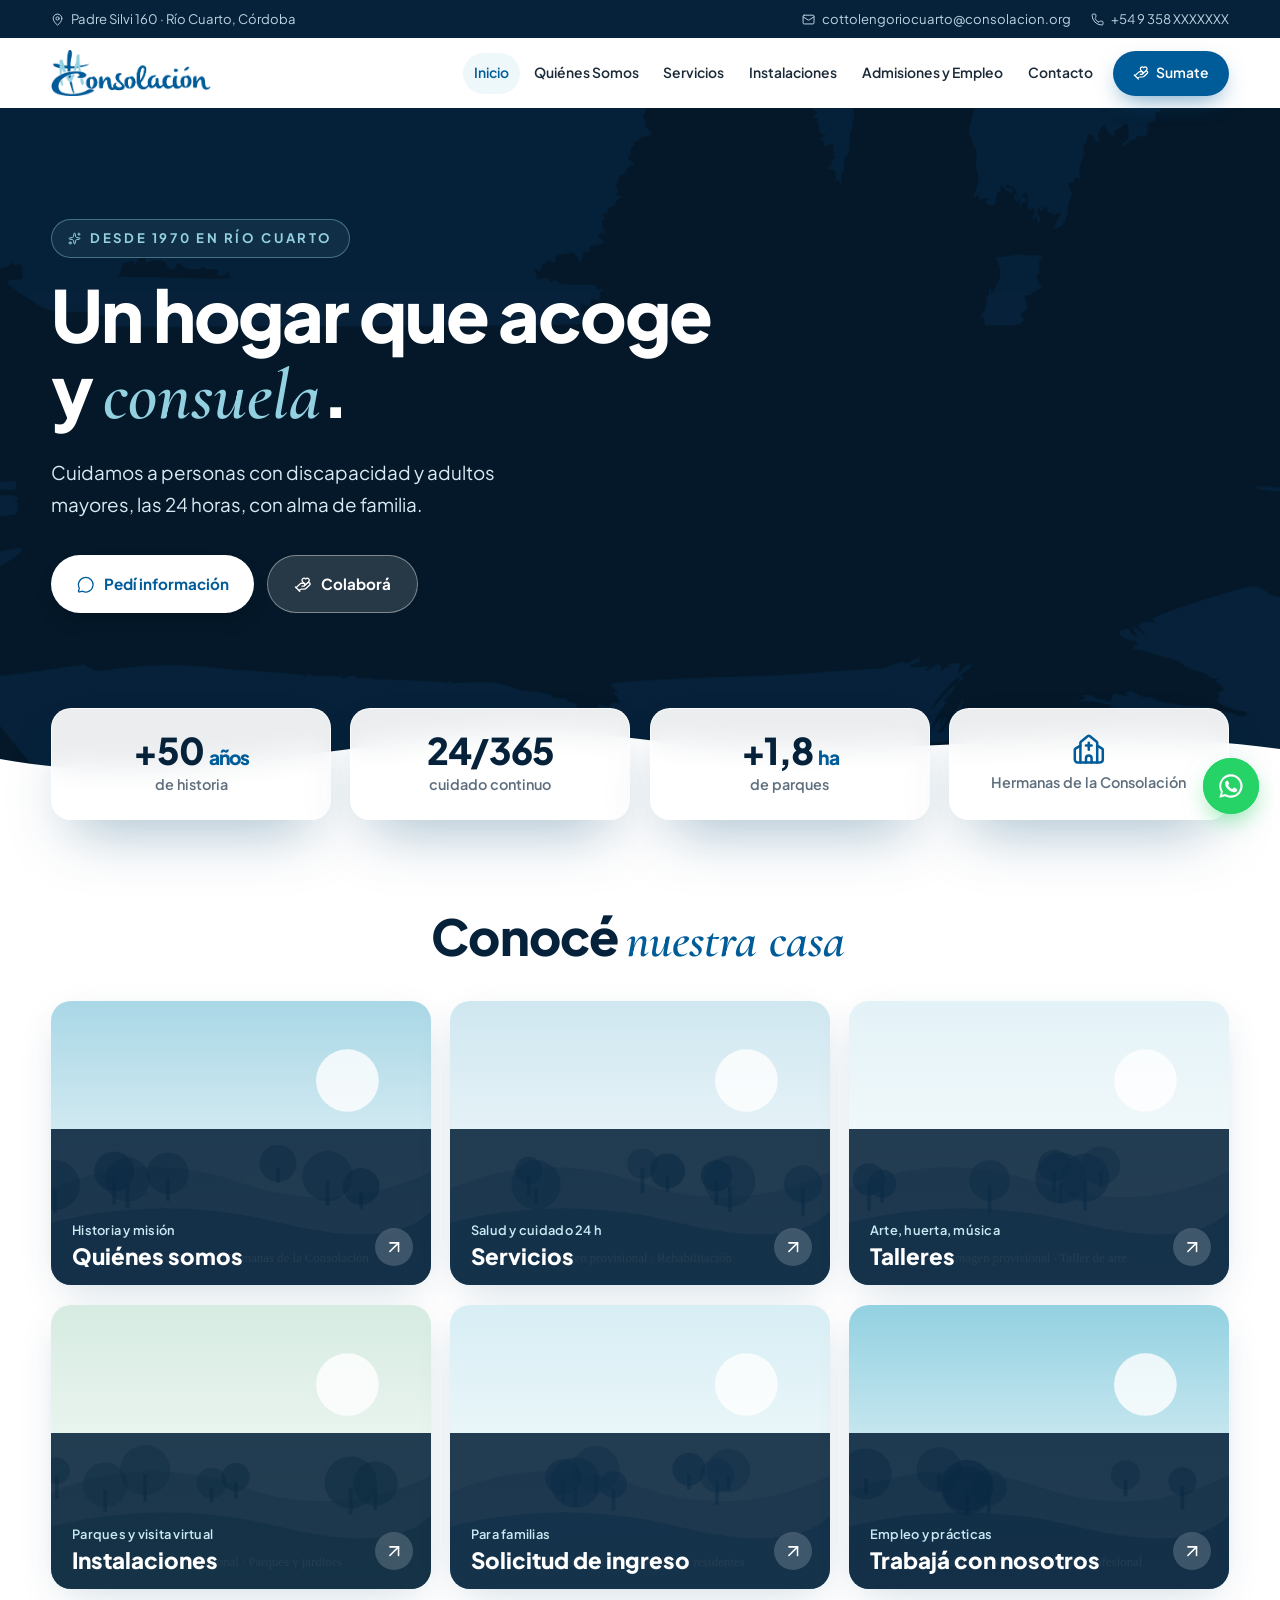
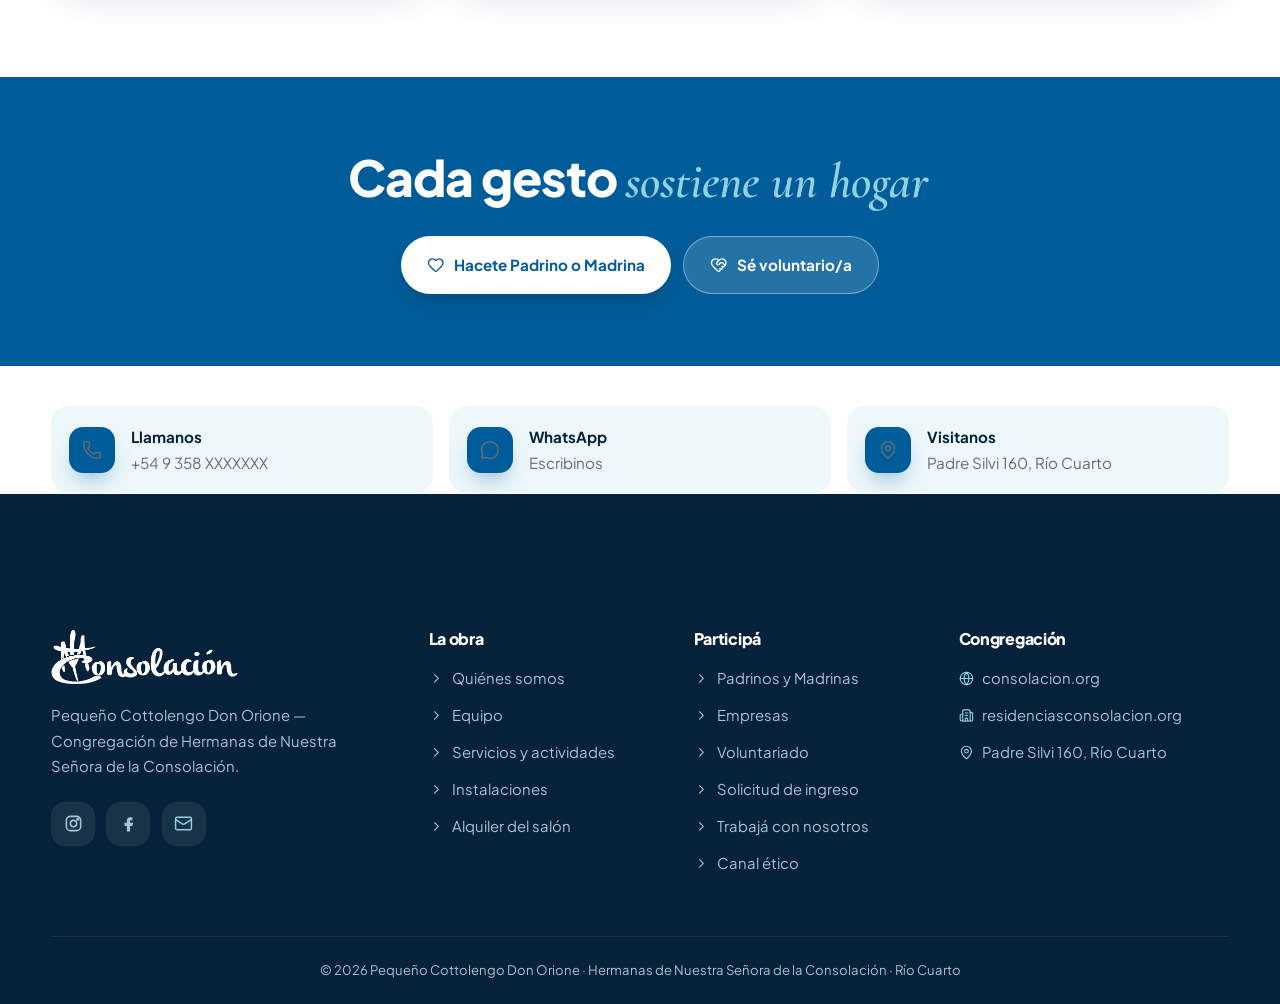
==== index.html @ a2875888 "Portada mínima, colores sólidos y mejoras de accesibilidad - Portada reducida a lo imprescindible: b" ====
<!DOCTYPE html>
<html lang="es">
<head>
<meta charset="UTF-8">
<meta name="viewport" content="width=device-width, initial-scale=1.0">
<title>Pequeño Cottolengo Don Orione · Río Cuarto | Hermanas de la Consolación</title>
<meta name="description" content="Hogar para personas con discapacidad y adultos mayores en Río Cuarto. Atención sociosanitaria 24/365, acompañamiento espiritual y ambiente de familia. Obra de las Hermanas de Nuestra Señora de la Consolación.">
<meta name="theme-color" content="#005C99">
<link rel="icon" type="image/png" href="img/logo.png">
<link rel="preconnect" href="https://fonts.googleapis.com">
<link rel="preconnect" href="https://fonts.gstatic.com" crossorigin>
<link href="https://fonts.googleapis.com/css2?family=Cormorant+Garamond:ital,wght@0,600;1,500;1,600&family=Plus+Jakarta+Sans:wght@400;500;600;700;800&display=swap" rel="stylesheet">
<link rel="stylesheet" href="css/estilos.css">
</head>
<body>
<a class="saltar" href="#contenido">Saltar al contenido</a>

<div id="progreso" aria-hidden="true"></div>

<!-- ================= BARRA SUPERIOR ================= -->
<div class="topbar">
  <div class="c">
    <span class="izq"><i data-lucide="map-pin"></i> Padre Silvi 160 · Río Cuarto, Córdoba</span>
    <div class="der">
      <a href="mailto:cottolengoriocuarto@consolacion.org"><i data-lucide="mail"></i> cottolengoriocuarto@consolacion.org</a>
      <a href="tel:+549358XXXXXXX"><i data-lucide="phone"></i> +54 9 358 XXXXXXX</a>
    </div>
  </div>
</div>

<!-- ================= CABECERA ================= -->
<header class="cab" id="cab">
  <nav class="c nav" aria-label="Menú principal">
    <a href="index.html" class="marca" aria-label="Inicio">
      <img src="img/logo.png" alt="Consolación">
      <span><b>Pequeño Cottolengo Don Orione</b>Río Cuarto · Córdoba</span>
    </a>
    <button class="hamb" id="hamb" aria-label="Abrir menú" aria-controls="menu" aria-expanded="false"><span></span><span></span><span></span></button>
    <ul class="menu" id="menu">
      <li><a href="index.html" class="activo" aria-current="page"><i data-lucide="house"></i>Inicio</a></li>
      <li><a href="quienes-somos.html"><i data-lucide="landmark"></i>Quiénes Somos</a></li>
      <li><a href="servicios.html"><i data-lucide="stethoscope"></i>Servicios</a></li>
      <li><a href="instalaciones.html"><i data-lucide="trees"></i>Instalaciones</a></li>
      <li><a href="admisiones.html"><i data-lucide="door-open"></i>Admisiones y Empleo</a></li>
      <li><a href="contacto.html"><i data-lucide="mail"></i>Contacto</a></li>
      <li><a href="sumate.html" class="btn btn-1"><i data-lucide="hand-heart"></i>Sumate</a></li>
    </ul>
  </nav>
</header>
<div class="velo" id="velo"></div>

<main id="contenido">

<!-- ================= BIENVENIDA ================= -->
<section class="banner unico" id="inicio" aria-labelledby="titulo-inicio">
  <div class="slide activo">
    <div class="fondo" style="background-image:url(img/banner-1.svg)"></div>
    <div class="c">
      <span class="etq anim"><i data-lucide="sparkles" aria-hidden="true"></i> Desde 1970 en Río Cuarto</span>
      <h1 class="anim" id="titulo-inicio">Un hogar que acoge y <em>consuela</em>.</h1>
      <p class="anim">Cuidamos a personas con discapacidad y adultos mayores, las 24 horas, con alma de familia.</p>
      <div class="botones anim">
        <a href="contacto.html" class="btn btn-2"><i data-lucide="message-circle" aria-hidden="true"></i> Pedí información</a>
        <a href="sumate.html" class="btn btn-glass"><i data-lucide="hand-heart" aria-hidden="true"></i> Colaborá</a>
      </div>
    </div>
  </div>
  <svg class="ola" viewBox="0 0 1440 90" preserveAspectRatio="none" aria-hidden="true" focusable="false"><path fill="#fff" d="M0,60 C240,100 480,10 720,40 C960,70 1200,20 1440,50 L1440,90 L0,90Z"/></svg>
</section>

<!-- ================= CIFRAS ================= -->
<section class="cifras" aria-label="La obra en cifras">
  <ul class="c cifras-g mini-cifras">
    <li class="cifra rv d1"><span class="num">+50 <small>años</small></span><span class="lbl">de historia</span></li>
    <li class="cifra rv d2"><span class="num">24/365</span><span class="lbl">cuidado continuo</span></li>
    <li class="cifra rv d3"><span class="num">+1,8 <small>ha</small></span><span class="lbl">de parques</span></li>
    <li class="cifra rv d4"><span class="num"><i data-lucide="church" aria-hidden="true"></i></span><span class="lbl">Hermanas de la Consolación</span></li>
  </ul>
</section>

<!-- ================= EXPLORÁ ================= -->
<section class="explora" aria-labelledby="titulo-explora">
  <div class="c">
    <h2 class="rv" id="titulo-explora">Conocé <span class="acento">nuestra casa</span></h2>
    <ul class="mosaico">
      <li class="rv d1"><a href="quienes-somos.html" class="losa"><img src="img/hermanas.svg" alt=""><span class="txt"><small>Historia y misión</small>Quiénes somos</span><i data-lucide="arrow-up-right" aria-hidden="true"></i></a></li>
      <li class="rv d2"><a href="servicios.html" class="losa"><img src="img/rehab.svg" alt=""><span class="txt"><small>Salud y cuidado 24 h</small>Servicios</span><i data-lucide="arrow-up-right" aria-hidden="true"></i></a></li>
      <li class="rv d3"><a href="servicios.html#actividades" class="losa"><img src="img/taller-arte.svg" alt=""><span class="txt"><small>Arte, huerta, música</small>Talleres</span><i data-lucide="arrow-up-right" aria-hidden="true"></i></a></li>
      <li class="rv d1"><a href="instalaciones.html" class="losa"><img src="img/parque.svg" alt=""><span class="txt"><small>Parques y visita virtual</small>Instalaciones</span><i data-lucide="arrow-up-right" aria-hidden="true"></i></a></li>
      <li class="rv d2"><a href="admisiones.html#admisiones" class="losa"><img src="img/residentes.svg" alt=""><span class="txt"><small>Para familias</small>Solicitud de ingreso</span><i data-lucide="arrow-up-right" aria-hidden="true"></i></a></li>
      <li class="rv d3"><a href="admisiones.html#empleo" class="losa"><img src="img/equipo.svg" alt=""><span class="txt"><small>Empleo y prácticas</small>Trabajá con nosotros</span><i data-lucide="arrow-up-right" aria-hidden="true"></i></a></li>
    </ul>
  </div>
</section>

<!-- ================= SUMATE ================= -->
<section class="banda compacta" aria-labelledby="titulo-sumate">
  <div class="c rv">
    <h2 id="titulo-sumate">Cada gesto <span class="acento claro">sostiene un hogar</span></h2>
    <div class="botones" style="justify-content:center">
      <a href="sumate.html#padrinos" class="btn btn-2"><i data-lucide="heart" aria-hidden="true"></i> Hacete Padrino o Madrina</a>
      <a href="sumate.html#voluntariado" class="btn btn-glass"><i data-lucide="heart-handshake" aria-hidden="true"></i> Sé voluntario/a</a>
    </div>
  </div>
</section>

<!-- ================= CONTACTO RÁPIDO ================= -->
<section class="rapido" aria-label="Contacto rápido">
  <ul class="c rapido-g">
    <li><a href="tel:+549358XXXXXXX" class="dato"><span class="ico sm" aria-hidden="true"><i data-lucide="phone"></i></span><span><strong>Llamanos</strong>+54 9 358 XXXXXXX</span></a></li>
    <li><a href="https://wa.me/549358XXXXXXX" target="_blank" rel="noopener" class="dato"><span class="ico sm" aria-hidden="true"><i data-lucide="message-circle"></i></span><span><strong>WhatsApp</strong>Escribinos<span class="sr"> (se abre en una ventana nueva)</span></span></a></li>
    <li><a href="contacto.html" class="dato"><span class="ico sm" aria-hidden="true"><i data-lucide="map-pin"></i></span><span><strong>Visitanos</strong>Padre Silvi 160, Río Cuarto</span></a></li>
  </ul>
</section>

</main>

<!-- ================= PIE ================= -->
<footer>
  <svg class="ola-pie" viewBox="0 0 1440 80" preserveAspectRatio="none"><path fill="#06223A" d="M0,40 C240,80 480,0 720,30 C960,60 1200,10 1440,40 L1440,80 L0,80Z"/></svg>
  <div class="c pie">
    <div>
      <img src="img/logo.png" alt="Consolación" class="pie-logo">
      <p>Pequeño Cottolengo Don Orione — Congregación de Hermanas de Nuestra Señora de la Consolación.</p>
      <div class="redes">
        <a href="https://www.instagram.com/cottolengoriocuarto" target="_blank" rel="noopener" aria-label="Instagram"><svg viewBox="0 0 24 24" fill="none" stroke="currentColor" stroke-width="2"><rect x="3" y="3" width="18" height="18" rx="5"/><circle cx="12" cy="12" r="4"/><circle cx="17.5" cy="6.5" r="1" fill="currentColor"/></svg></a>
        <a href="https://www.facebook.com/" target="_blank" rel="noopener" aria-label="Facebook"><svg viewBox="0 0 24 24" fill="currentColor"><path d="M14 8h3V4h-3c-2.8 0-4 1.8-4 4.5V11H7v4h3v7h4v-7h3l1-4h-4V8.8c0-.5.3-.8 1-.8z"/></svg></a>
        <a href="mailto:cottolengoriocuarto@consolacion.org" aria-label="Correo"><i data-lucide="mail"></i></a>
      </div>
    </div>
    <div>
      <h4>La obra</h4>
      <ul><li><a href="quienes-somos.html"><i data-lucide="chevron-right"></i>Quiénes somos</a></li><li><a href="quienes-somos.html#equipo"><i data-lucide="chevron-right"></i>Equipo</a></li><li><a href="servicios.html"><i data-lucide="chevron-right"></i>Servicios y actividades</a></li><li><a href="instalaciones.html"><i data-lucide="chevron-right"></i>Instalaciones</a></li><li><a href="instalaciones.html#salon"><i data-lucide="chevron-right"></i>Alquiler del salón</a></li></ul>
    </div>
    <div>
      <h4>Participá</h4>
      <ul><li><a href="sumate.html#padrinos"><i data-lucide="chevron-right"></i>Padrinos y Madrinas</a></li><li><a href="sumate.html#empresas"><i data-lucide="chevron-right"></i>Empresas</a></li><li><a href="sumate.html#voluntariado"><i data-lucide="chevron-right"></i>Voluntariado</a></li><li><a href="admisiones.html#admisiones"><i data-lucide="chevron-right"></i>Solicitud de ingreso</a></li><li><a href="admisiones.html#trabaja"><i data-lucide="chevron-right"></i>Trabajá con nosotros</a></li><li><a href="admisiones.html#canal-etico"><i data-lucide="chevron-right"></i>Canal ético</a></li></ul>
    </div>
    <div>
      <h4>Congregación</h4>
      <ul><li><a href="https://www.consolacion.org/" target="_blank" rel="noopener"><i data-lucide="globe"></i>consolacion.org</a></li><li><a href="https://www.residenciasconsolacion.org/" target="_blank" rel="noopener"><i data-lucide="building-2"></i>residenciasconsolacion.org</a></li><li><a href="contacto.html"><i data-lucide="map-pin"></i>Padre Silvi 160, Río Cuarto</a></li></ul>
    </div>
  </div>
  <div class="c pie-final">© <span id="anio"></span> Pequeño Cottolengo Don Orione · Hermanas de Nuestra Señora de la Consolación · Río Cuarto</div>
</footer>

<!-- WhatsApp: sustituir 549358XXXXXXX por el número real -->
<a class="wsp" href="https://wa.me/549358XXXXXXX" target="_blank" rel="noopener" aria-label="WhatsApp"><svg viewBox="0 0 24 24" fill="currentColor"><path d="M12 2a10 10 0 0 0-8.6 15.1L2 22l5-1.3A10 10 0 1 0 12 2zm0 18.2c-1.6 0-3.1-.4-4.4-1.2l-.3-.2-3 .8.8-2.9-.2-.3A8.2 8.2 0 1 1 12 20.2zm4.5-6.1c-.2-.1-1.5-.7-1.7-.8-.2-.1-.4-.1-.6.1l-.8 1c-.1.2-.3.2-.5.1a6.7 6.7 0 0 1-3.3-2.9c-.3-.4.3-.4.8-1.4.1-.2 0-.3 0-.4l-.8-1.8c-.2-.5-.4-.4-.6-.4h-.5c-.2 0-.4.1-.7.3-.2.3-.9.9-.9 2.2s.9 2.5 1 2.7c.1.2 1.8 2.8 4.4 3.9 1.6.7 2.3.8 3.1.6.5-.1 1.5-.6 1.7-1.2.2-.6.2-1.1.2-1.2-.1-.1-.3-.2-.5-.3z"/></svg></a>
<button class="arriba" id="arriba" aria-label="Volver arriba"><i data-lucide="arrow-up"></i></button>
<div class="toast" id="toast" role="status"><i data-lucide="circle-check"></i><span></span></div>

<script src="js/lucide.min.js"></script>
<script src="js/main.js"></script>
</body>
</html>
---- css/estilos.css ----
/* =========================================================
   PALETA (colores del logo) Y BASE
   ========================================================= */
:root{
  --azul:#005C99; --azul-osc:#00446F; --noche:#06223A; --medio:#2E8FCB;
  --celeste:#93D1E1; --celeste-2:#C9EAF2; --hielo:#EEF8FB; --crema:#FBF9F5; --oro:#C9A35B;
  --texto:#1B2A38; --gris:#5E6E7D; --linea:#E3EDF2;
  --grad:#005C99;
  --grad-osc:#06223A;
  --r:20px; --sombra:0 12px 40px -12px rgba(0,68,111,.22); --sombra-2:0 30px 60px -20px rgba(0,68,111,.35);
  --sans:'Plus Jakarta Sans',system-ui,-apple-system,Segoe UI,Roboto,sans-serif;
  --serif:'Cormorant Garamond',Georgia,serif;
  --ease:cubic-bezier(.2,.75,.2,1);
}
*{box-sizing:border-box;margin:0;padding:0}
html{scroll-behavior:smooth;scroll-padding-top:84px;overflow-x:hidden}
body{font-family:var(--sans);color:var(--texto);background:#fff;line-height:1.7;font-size:16.5px;-webkit-font-smoothing:antialiased;overflow-x:hidden}
img{max-width:100%;display:block}
a{color:var(--azul);text-decoration:none;transition:color .3s}
a:hover{color:var(--azul-osc)}
.c{width:min(1200px,92%);margin-inline:auto}
h1,h2,h3,h4{line-height:1.15;color:var(--noche);font-weight:800;letter-spacing:-.02em}
h2{font-size:clamp(2rem,4.2vw,3.1rem);margin-bottom:.5rem}
h3{font-size:1.18rem;font-weight:700;margin-bottom:.4rem}
.acento{font-family:var(--serif);font-style:italic;font-weight:600;letter-spacing:0;color:var(--azul);padding-right:.08em}
p+p{margin-top:1em}
section{padding:clamp(4.5rem,9vw,7.5rem) 0;position:relative}
.suave{background:var(--hielo)}.crema{background:var(--crema)}
[data-lucide]{width:1em;height:1em;stroke-width:1.8}

/* Etiquetas y títulos */
.chip{display:inline-flex;align-items:center;gap:.5rem;padding:.4rem .95rem .4rem .5rem;border-radius:50px;background:#fff;border:1px solid var(--linea);color:var(--azul);font-size:.8rem;font-weight:700;letter-spacing:.08em;text-transform:uppercase;margin-bottom:1.1rem;box-shadow:0 4px 14px -6px rgba(0,92,153,.25)}
.chip i{display:grid;place-items:center;width:26px;height:26px;border-radius:50%;background:var(--grad);color:#fff;font-size:.85rem}
.suave .chip{background:#fff}
.cab-sec{max-width:760px;margin-bottom:3rem}
.cab-sec.centro{text-align:center;margin-inline:auto}
.lead{font-size:1.1rem;color:var(--gris)}

/* Botones */
.btn{display:inline-flex;align-items:center;gap:.6rem;padding:.95rem 1.6rem;border-radius:60px;font-weight:700;font-size:.95rem;border:0;cursor:pointer;font-family:var(--sans);transition:transform .35s var(--ease),box-shadow .35s,background .35s,color .35s;position:relative;overflow:hidden;isolation:isolate}
.btn [data-lucide]{width:1.15em;height:1.15em;transition:transform .35s var(--ease)}
.btn:hover [data-lucide]{transform:translateX(4px)}
.btn-1{background:var(--grad);background-size:200% 200%;color:#fff;box-shadow:0 10px 25px -8px rgba(0,92,153,.6)}
.btn-1:hover{color:#fff;transform:translateY(-3px);box-shadow:0 18px 35px -10px rgba(0,92,153,.7);background-position:100% 0}
.btn-2{background:#fff;color:var(--azul);box-shadow:0 10px 25px -10px rgba(0,0,0,.3)}
.btn-2:hover{transform:translateY(-3px);color:var(--azul-osc)}
.btn-glass{background:rgba(255,255,255,.14);color:#fff;border:1px solid rgba(255,255,255,.4);backdrop-filter:blur(8px)}
.btn-glass:hover{background:#fff;color:var(--azul);transform:translateY(-3px)}
.btn-line{background:transparent;color:var(--azul);box-shadow:inset 0 0 0 2px var(--azul)}
.btn-line:hover{background:var(--azul);color:#fff;transform:translateY(-3px)}
.botones{display:flex;flex-wrap:wrap;gap:.8rem}

/* Iconos en mosaico */
.ico{width:60px;height:60px;border-radius:18px;display:grid;place-items:center;font-size:1.6rem;color:#fff;background:var(--grad);box-shadow:0 12px 24px -10px rgba(0,92,153,.6);flex:none;transition:transform .5s var(--ease)}
.ico.claro{background:var(--hielo);color:var(--azul);box-shadow:none}
.ico.sm{width:46px;height:46px;border-radius:14px;font-size:1.25rem}

/* =========================================================
   PRELOADER + BARRA DE PROGRESO
   ========================================================= */
#preloader{position:fixed;inset:0;background:#fff;z-index:9999;display:grid;place-items:center;transition:opacity .6s,visibility .6s}
#preloader img{width:220px;animation:latido 1.4s ease-in-out infinite}
#preloader.fuera{opacity:0;visibility:hidden}
@keyframes latido{50%{transform:scale(1.06);opacity:.7}}
#progreso{position:fixed;top:0;left:0;height:3px;width:0;background:var(--grad);z-index:300;transition:width .1s linear}

/* =========================================================
   CABECERA
   ========================================================= */
.topbar{background:var(--noche);color:#bcd3e2;font-size:.82rem}
.topbar .c{display:flex;justify-content:space-between;gap:1rem;padding:.5rem 0;flex-wrap:wrap}
.topbar span,.topbar a{display:inline-flex;align-items:center;gap:.4rem;color:#bcd3e2}
.topbar a:hover{color:#fff}
.topbar .der{display:flex;gap:1.3rem}
header.cab{position:sticky;top:0;z-index:200;background:#fff;transition:box-shadow .4s}
header.cab.scrolled{box-shadow:0 10px 30px -12px rgba(0,40,70,.25)}
.nav{display:flex;align-items:center;justify-content:space-between;padding:.75rem 0;transition:padding .4s}
.scrolled .nav{padding:.45rem 0}
.marca{display:flex;align-items:center;gap:.9rem}
.marca img{height:46px;width:auto;transition:height .4s}
.scrolled .marca img{height:38px}
.marca span{font-size:.8rem;line-height:1.25;color:var(--gris);border-left:2px solid var(--celeste-2);padding-left:.9rem;font-weight:600}
.marca b{display:block;color:var(--noche);font-size:.95rem}
.menu{display:flex;list-style:none;align-items:center;gap:.15rem}
.menu a{display:flex;align-items:center;gap:.45rem;padding:.55rem .7rem;font-size:.87rem;font-weight:600;color:var(--texto);border-radius:40px;white-space:nowrap;transition:background .3s,color .3s}
.menu a [data-lucide]{display:none}
.menu a:hover{background:var(--hielo);color:var(--azul)}
.menu a.activo{color:var(--azul);background:var(--hielo)}
.menu .btn{padding:.65rem 1.25rem;color:#fff;margin-left:.4rem}
.menu .btn [data-lucide]{display:block}
.hamb{display:none;background:var(--hielo);border:0;border-radius:12px;cursor:pointer;width:46px;height:46px;position:relative;z-index:260}
.hamb span{position:absolute;left:12px;right:12px;height:2px;border-radius:2px;background:var(--azul);transition:.35s var(--ease)}
.hamb span:nth-child(1){top:16px}.hamb span:nth-child(2){top:22px}.hamb span:nth-child(3){top:28px}
.hamb.abierto span:nth-child(1){top:22px;transform:rotate(45deg)}
.hamb.abierto span:nth-child(2){opacity:0;transform:translateX(-10px)}
.hamb.abierto span:nth-child(3){top:22px;transform:rotate(-45deg)}
.velo{position:fixed;inset:0;background:rgba(6,34,58,.45);backdrop-filter:blur(3px);opacity:0;visibility:hidden;transition:.4s;z-index:240}
.velo.ver{opacity:1;visibility:visible}

/* =========================================================
   BANNER DESLIZANTE (INICIO)
   ========================================================= */
.banner{position:relative;height:min(92vh,860px);min-height:600px;overflow:hidden;background:var(--noche);padding:0}
.slide{position:absolute;inset:0;opacity:0;visibility:hidden;transition:opacity 1.2s ease,visibility 1.2s}
.slide.activo{opacity:1;visibility:visible}
.slide .fondo{position:absolute;inset:0;background-size:cover;background-position:center;transform:scale(1.15)}
.slide.activo .fondo{animation:kenburns 9s ease-out forwards}
.slide::after{content:"";position:absolute;inset:0;background:rgba(6,34,58,.72)}
.slide .c{position:relative;z-index:2;height:100%;display:flex;flex-direction:column;justify-content:center;padding-bottom:4rem}
.slide .etq{display:inline-flex;align-self:flex-start;align-items:center;gap:.55rem;color:var(--celeste);font-weight:700;font-size:.82rem;letter-spacing:.2em;text-transform:uppercase;margin-bottom:1.2rem;padding:.45rem 1rem;border:1px solid rgba(147,209,225,.4);border-radius:40px;background:rgba(147,209,225,.08);backdrop-filter:blur(6px)}
.slide h1,.slide .h1{color:#fff;font-size:clamp(2.4rem,5.6vw,4.6rem);max-width:820px;font-weight:800;letter-spacing:-.03em;line-height:1.05}
.slide h1 em,.slide .h1 em{font-family:var(--serif);font-weight:600;font-style:italic;color:var(--celeste);letter-spacing:0}
.slide p{color:#d8ebf4;font-size:clamp(1rem,1.5vw,1.18rem);max-width:640px;margin:1.4rem 0 2.2rem}
.slide .anim{opacity:0;transform:translateY(40px)}
.slide.activo .anim{animation:subir 1s var(--ease) forwards}
.slide.activo .anim:nth-child(2){animation-delay:.15s}.slide.activo .anim:nth-child(3){animation-delay:.3s}.slide.activo .anim:nth-child(4){animation-delay:.45s}
.slide.sin-capa::after{display:none}
.slide.sin-capa h1,.slide.sin-capa .h1,.slide.sin-capa p{text-shadow:0 2px 14px rgba(0,0,0,.55),0 1px 3px rgba(0,0,0,.45)}
.slide.sin-capa .etq{background:rgba(6,34,58,.45);color:#fff;border-color:rgba(255,255,255,.5)}
.slide.sin-capa h1 em,.slide.sin-capa .h1 em{color:#fff}
.slide.sin-capa p{font-weight:500}
.burbuja{display:none}
.banner.imagen-limpia .burbuja{opacity:0}
@keyframes kenburns{from{transform:scale(1.15)}to{transform:scale(1.02)}}
@keyframes subir{to{opacity:1;transform:none}}
.ban-ctrl{position:absolute;z-index:5;bottom:6.5rem;left:0;right:0}
.ban-ctrl .c{display:flex;align-items:center;justify-content:space-between;gap:1rem}
.puntos{display:flex;gap:.6rem}
.punto{width:46px;height:5px;border-radius:5px;background:rgba(255,255,255,.3);border:0;cursor:pointer;overflow:hidden;position:relative}
.punto span{position:absolute;inset:0;width:0;background:#fff;border-radius:5px}
.punto.activo span{animation:llenar 7s linear forwards}
.banner.pausa .punto.activo span{animation-play-state:paused}
@keyframes llenar{to{width:100%}}
.flechas{display:flex;gap:.6rem}
.flecha{width:52px;height:52px;border-radius:50%;border:1px solid rgba(255,255,255,.35);background:rgba(255,255,255,.08);color:#fff;cursor:pointer;display:grid;place-items:center;font-size:1.3rem;backdrop-filter:blur(6px);transition:.3s}
.flecha:hover{background:#fff;color:var(--azul)}
.ola{position:absolute;bottom:-1px;left:0;width:100%;height:90px;z-index:4}
.burbuja{position:absolute;border-radius:50%;background:radial-gradient(circle at 30% 30%,rgba(147,209,225,.45),transparent 70%);z-index:1;animation:flotar 14s ease-in-out infinite;pointer-events:none}
@keyframes flotar{50%{transform:translate(40px,-40px) scale(1.1)}}

/* =========================================================
   CIFRAS
   ========================================================= */
.cifras{padding:0;margin-top:-5rem;position:relative;z-index:10}
.cifras-g{display:grid;grid-template-columns:repeat(4,1fr);gap:1.2rem}
.cifra{background:rgba(255,255,255,.92);backdrop-filter:blur(14px);border:1px solid rgba(255,255,255,.8);border-radius:var(--r);padding:1.8rem 1.5rem;box-shadow:var(--sombra-2);transition:transform .5s var(--ease)}
.cifra:hover{transform:translateY(-8px)}
.cifra:hover .ico{transform:rotate(-8deg) scale(1.08)}
.cifra .num{font-size:2.5rem;font-weight:800;color:var(--noche);line-height:1;margin:1.1rem 0 .3rem;letter-spacing:-.03em}
.cifra .num small{font-size:1.2rem;color:var(--azul)}
.cifra h3{font-size:1rem;color:var(--azul);margin-bottom:.3rem}
.cifra p{font-size:.88rem;color:var(--gris);line-height:1.5}

/* =========================================================
   CINTA DE VALORES (marquee)
   ========================================================= */
.cinta{padding:2.2rem 0;overflow:hidden;background:#fff}
.cinta-pista{display:flex;width:max-content;animation:desfile 38s linear infinite}
.cinta:hover .cinta-pista{animation-play-state:paused}
.cinta-pista span{display:inline-flex;align-items:center;gap:.9rem;padding:0 2rem;font-size:clamp(1.4rem,2.6vw,2.1rem);font-weight:800;color:var(--celeste-2);letter-spacing:-.02em;white-space:nowrap}
.cinta-pista span:nth-child(odd){color:var(--azul)}
.cinta-pista span em{font-family:var(--serif);font-weight:600}
.cinta-pista [data-lucide]{color:var(--celeste)}
@keyframes desfile{to{transform:translateX(-50%)}}

/* =========================================================
   LAYOUTS Y TARJETAS
   ========================================================= */
.dos{display:grid;grid-template-columns:1fr 1fr;gap:clamp(2.5rem,6vw,5.5rem);align-items:center}
.grid{display:grid;gap:1.4rem}
.g2{grid-template-columns:repeat(2,1fr)}.g3{grid-template-columns:repeat(3,1fr)}.g4{grid-template-columns:repeat(4,1fr)}
.foto{position:relative;border-radius:28px;overflow:hidden;box-shadow:var(--sombra-2)}
.foto img{width:100%;aspect-ratio:4/3.2;object-fit:cover;transition:transform 1.2s var(--ease)}
.foto:hover img{transform:scale(1.06)}
.foto-wrap{position:relative}
.foto-wrap::before{content:"";position:absolute;width:70%;height:70%;right:-28px;bottom:-28px;border-radius:28px;background:var(--grad);opacity:.18;z-index:-1}
.foto-wrap::after{content:"";position:absolute;width:120px;height:120px;left:-30px;top:-30px;background:radial-gradient(var(--celeste) 2px,transparent 2.5px) 0 0/16px 16px;z-index:-1;opacity:.8}
.flotante{position:absolute;display:flex;align-items:center;gap:.8rem;background:#fff;border-radius:16px;padding:.8rem 1.1rem;box-shadow:var(--sombra-2);font-size:.85rem;font-weight:700;color:var(--noche);line-height:1.3;animation:balanceo 5s ease-in-out infinite}
.flotante small{display:block;font-weight:500;color:var(--gris)}
.flotante.b{animation-delay:-2.5s}
@keyframes balanceo{50%{transform:translateY(-10px)}}

.tarjeta{background:#fff;border-radius:var(--r);padding:2rem;border:1px solid var(--linea);transition:transform .5s var(--ease),box-shadow .5s,border-color .5s;position:relative;overflow:hidden}
.tarjeta::before{content:"";position:absolute;inset:0 0 auto 0;height:4px;background:var(--grad);transform:scaleX(0);transform-origin:left;transition:transform .6s var(--ease)}
.tarjeta:hover{transform:translateY(-8px);box-shadow:var(--sombra-2);border-color:transparent}
.tarjeta:hover::before{transform:scaleX(1)}
.tarjeta:hover .ico{transform:rotate(-8deg) scale(1.08)}
.tarjeta .ico{margin-bottom:1.3rem}
.tarjeta p{color:var(--gris);font-size:.95rem}

/* Línea de tiempo */
.tiempo{position:relative;margin-top:2rem;padding-left:2.2rem}
.tiempo::before{content:"";position:absolute;left:.62rem;top:.4rem;bottom:.4rem;width:2px;background:var(--azul)}
.hito{position:relative;margin-bottom:1.6rem}
.hito::before{content:"";position:absolute;left:-2.2rem;top:.25rem;width:1.3rem;height:1.3rem;border-radius:50%;background:#fff;border:4px solid var(--azul);box-shadow:0 0 0 5px var(--hielo)}
.hito b{display:inline-block;font-size:.8rem;font-weight:800;color:#fff;background:var(--grad);padding:.15rem .7rem;border-radius:20px;margin-bottom:.3rem}
.hito p{color:var(--gris);font-size:.95rem}
.hito strong{color:var(--noche)}

/* Cita parallax */
.cita-par{background:linear-gradient(rgba(6,34,58,.86),rgba(6,34,58,.86)),url(../img/banner-2.svg) center/cover fixed;color:#fff;text-align:center}
.cita-par blockquote{font-family:var(--serif);font-style:italic;font-size:clamp(1.6rem,3.4vw,2.6rem);line-height:1.35;max-width:950px;margin:0 auto}
.cita-par .comillas{font-size:3.5rem;color:var(--celeste);margin-bottom:.5rem;display:inline-block}
.cita-par cite{display:block;font-style:normal;font-family:var(--sans);font-size:.9rem;letter-spacing:.15em;text-transform:uppercase;color:var(--celeste);margin-top:1.5rem}

/* Misión / visión */
.mv{background:var(--grad-osc);color:#cfe4f0;border:0}
.mv h3{color:#fff;font-size:1.6rem}
.mv p{color:#cfe4f0;font-size:1rem}
.mv .ico{background:rgba(255,255,255,.12);color:var(--celeste);box-shadow:none;border:1px solid rgba(255,255,255,.15)}
.mv .marca-agua{position:absolute;right:-20px;bottom:-30px;font-size:10rem;color:rgba(255,255,255,.05)}
.valor{text-align:center}
.valor .ico{margin:0 auto 1.3rem;width:74px;height:74px;border-radius:50%;font-size:1.9rem}

/* Lista con iconos */
.lista{list-style:none;display:grid;gap:1rem;margin-top:1.5rem}
.lista li{display:flex;gap:1rem;align-items:flex-start;padding:1.1rem 1.2rem;border-radius:16px;background:#fff;border:1px solid var(--linea);transition:transform .4s var(--ease),box-shadow .4s}
.lista li:hover{transform:translateX(6px);box-shadow:var(--sombra)}
.lista strong{display:block;color:var(--noche)}
.lista span{color:var(--gris);font-size:.94rem}

/* Servicios (relleno al pasar) */
.serv{z-index:0}
.serv::after{content:"";position:absolute;inset:0;background:var(--grad-osc);opacity:0;transition:opacity .5s;z-index:-1}
.serv:hover::after{opacity:1}
.serv:hover h3,.serv:hover p{color:#fff}
.serv:hover .ico{background:#fff;color:var(--azul)}
.serv .n{position:absolute;right:1.4rem;top:1rem;font-size:3.6rem;font-weight:800;color:var(--hielo);line-height:1;transition:color .5s}
.serv:hover .n{color:rgba(255,255,255,.08)}
.dims{display:flex;justify-content:center;flex-wrap:wrap;gap:.6rem;margin-top:1.5rem}
.dims span{display:inline-flex;align-items:center;gap:.45rem;padding:.5rem 1.1rem;border-radius:40px;background:#fff;border:1px solid var(--linea);color:var(--azul);font-weight:700;font-size:.88rem}

/* Talleres */
.taller{background:#fff;border-radius:var(--r);overflow:hidden;border:1px solid var(--linea);transition:transform .5s var(--ease),box-shadow .5s}
.taller:hover{transform:translateY(-10px);box-shadow:var(--sombra-2)}
.taller .img{position:relative;overflow:hidden}
.taller img{aspect-ratio:4/3;width:100%;object-fit:cover;transition:transform 1s var(--ease)}
.taller:hover img{transform:scale(1.1)}
.taller .ico{position:relative;margin:-48px 0 .9rem;border:4px solid #fff;box-sizing:content-box}
.taller .cuerpo{padding:0 1.4rem 1.6rem;position:relative}
.taller p{font-size:.92rem;color:var(--gris)}
.subt{display:flex;align-items:center;gap:1rem;font-size:1.35rem;margin:4rem 0 1.6rem}
.subt::after{content:"";flex:1;height:1px;background:var(--linea)}
.mini{display:flex;gap:1rem;align-items:flex-start}
.mini p{font-size:.93rem}

/* Visita virtual */
.visor{position:relative;border-radius:28px;overflow:hidden;aspect-ratio:16/8;box-shadow:var(--sombra-2);background:var(--noche);margin-bottom:3rem}
.visor img{width:100%;height:100%;object-fit:cover;opacity:.5;transition:transform 1.5s var(--ease)}
.visor:hover img{transform:scale(1.05)}
.visor .capa{position:absolute;inset:0;display:flex;flex-direction:column;align-items:center;justify-content:center;text-align:center;color:#fff;gap:1rem;padding:1.5rem;background:rgba(6,34,58,.65)}
.visor h3{color:#fff;font-size:clamp(1.3rem,3vw,2.2rem);font-weight:800}
.visor p{color:#d6eaf3;max-width:620px;font-size:.95rem}
.play{width:96px;height:96px;border-radius:50%;border:0;background:#fff;color:var(--azul);cursor:pointer;display:grid;place-items:center;font-size:2rem;position:relative;transition:transform .4s var(--ease)}
.play:hover{transform:scale(1.1)}
.play::before,.play::after{content:"";position:absolute;inset:0;border-radius:50%;border:2px solid #fff;animation:onda 2.4s infinite}
.play::after{animation-delay:1.2s}
@keyframes onda{to{transform:scale(1.8);opacity:0}}
.est{display:flex;gap:1.1rem;align-items:flex-start}
.est h3{font-size:1.05rem}

/* Pestañas */
.tabs{display:flex;flex-wrap:wrap;justify-content:center;gap:.5rem;margin-bottom:2.5rem;background:#fff;padding:.5rem;border-radius:60px;width:max-content;max-width:100%;margin-inline:auto;box-shadow:var(--sombra)}
.tab{display:inline-flex;align-items:center;gap:.5rem;padding:.8rem 1.3rem;border-radius:50px;border:0;background:transparent;color:var(--gris);font-weight:700;cursor:pointer;font-family:var(--sans);font-size:.92rem;transition:.35s}
.tab:hover{color:var(--azul)}
.tab.activa{background:var(--grad);color:#fff;box-shadow:0 8px 20px -8px rgba(0,92,153,.6)}
.panel{display:none}
.panel.activo{display:block;animation:entrar .7s var(--ease)}
@keyframes entrar{from{opacity:0;transform:translateY(25px)}to{opacity:1;transform:none}}
.caja{background:#fff;border-radius:28px;padding:clamp(1.6rem,4vw,3rem);box-shadow:var(--sombra)}
.caja h3.grande{font-size:clamp(1.5rem,2.6vw,2rem);margin-bottom:1rem}
.pasos{list-style:none;counter-reset:p;display:grid;gap:.9rem;margin:1.2rem 0}
.pasos li{counter-increment:p;display:flex;gap:1rem;align-items:flex-start;padding:1.1rem 1.2rem;border-radius:16px;background:var(--hielo)}
.pasos li::before{content:counter(p);flex:none;width:2.3rem;height:2.3rem;border-radius:12px;background:var(--grad);color:#fff;display:grid;place-items:center;font-weight:800}
.pasos strong{color:var(--noche)}
.contacto{display:flex;align-items:center;gap:.9rem;flex-wrap:wrap;margin-top:1.6rem;padding:1rem 1.2rem;border-radius:16px;border:1.5px dashed var(--celeste);background:#FBFEFF;font-size:.95rem}
.contacto .ico{width:42px;height:42px;border-radius:12px;font-size:1.1rem}
.aviso{display:flex;gap:1rem;background:#FFF8EA;border:1px solid #F1E0BC;padding:1.1rem 1.3rem;border-radius:16px;margin:1.5rem 0;font-size:.94rem}
.aviso [data-lucide]{color:var(--oro);font-size:1.4rem;flex:none;margin-top:.1rem}
.alias{display:flex;flex-wrap:wrap;align-items:center;gap:1rem;justify-content:space-between;background:var(--grad-osc);color:#fff;border-radius:20px;padding:1.4rem 1.8rem;margin:2rem 0;position:relative;overflow:hidden}
.alias::after{content:"";position:absolute;width:200px;height:200px;border-radius:50%;background:rgba(147,209,225,.15);right:-50px;top:-80px}
.alias small{display:flex;align-items:center;gap:.4rem;letter-spacing:.18em;text-transform:uppercase;font-size:.75rem;color:var(--celeste);font-weight:700}
.alias strong{font-size:clamp(1.3rem,3vw,1.9rem);letter-spacing:.05em;font-weight:800}
.alias .btn{z-index:1}
.fiscal{background:var(--hielo);border-radius:20px;padding:1.8rem;margin-top:1.8rem}
.fiscal h4{display:flex;align-items:center;gap:.6rem;font-size:1.15rem;margin-bottom:1rem}
.compromiso{text-align:center;padding:1.6rem 1.2rem}
.compromiso .ico{margin:0 auto 1rem}
.compromiso h3{font-size:1rem}
.compromiso p{font-size:.88rem}

/* Banda CTA */
.banda{background:var(--azul);color:#fff;text-align:center;overflow:hidden}
.banda h2{color:#fff}
.banda p{color:#d6eaf3;max-width:640px;margin:0 auto 2rem;font-size:1.1rem}
.banda .ic-fondo{position:absolute;color:rgba(255,255,255,.07);animation:flotar 12s ease-in-out infinite}
@keyframes degradado{0%,100%{background-position:0 50%}50%{background-position:100% 50%}}

/* Trabajá */
.op{display:flex;flex-direction:column}
.op .contacto{margin-top:auto;flex-wrap:nowrap;font-size:.84rem}
.op p{margin-bottom:1.2rem}

/* Formularios */
form{display:grid;gap:1rem}
.fila{display:grid;grid-template-columns:1fr 1fr;gap:1rem}
label{font-size:.85rem;font-weight:700;color:var(--noche);display:block;margin-bottom:.35rem}
.campo{position:relative}
.campo [data-lucide]{position:absolute;left:1rem;top:50%;transform:translateY(-50%);color:var(--gris);font-size:1.1rem;pointer-events:none}
.campo input,.campo select{padding-left:2.8rem}
input,select,textarea{width:100%;padding:.9rem 1rem;border:1.5px solid var(--linea);border-radius:14px;font:inherit;font-size:.95rem;background:#fff;transition:border-color .3s,box-shadow .3s;color:var(--texto)}
input:focus,select:focus,textarea:focus{outline:0;border-color:var(--azul);box-shadow:0 0 0 5px rgba(147,209,225,.35)}
textarea{min-height:130px;resize:vertical}
.check{display:flex;gap:.6rem;align-items:center;font-weight:600;cursor:pointer}
.check input{width:20px;height:20px;accent-color:var(--azul)}
.nota{font-size:.82rem;color:var(--gris);display:flex;gap:.4rem;align-items:center}

/* Salón */
.salon{background:linear-gradient(rgba(6,34,58,.86),rgba(6,34,58,.86)),url(../img/salon.svg) center/cover fixed;color:#fff}
.salon h2{color:#fff}.salon p{color:#d6eaf3;margin-bottom:1.8rem}
.salon .chip{background:rgba(255,255,255,.1);border-color:rgba(255,255,255,.25);color:#fff}
.usos{display:grid;grid-template-columns:1fr 1fr;gap:1rem}
.uso{background:rgba(255,255,255,.08);border:1px solid rgba(255,255,255,.18);backdrop-filter:blur(10px);border-radius:20px;padding:1.4rem;transition:.4s var(--ease)}
.uso:hover{background:rgba(255,255,255,.16);transform:translateY(-6px)}
.uso [data-lucide]{font-size:1.8rem;color:var(--celeste);margin-bottom:.6rem}
.uso b{display:block}

/* Contacto */
.dato{display:flex;gap:1rem;align-items:center;padding:1.1rem;border-radius:18px;background:var(--hielo);margin-bottom:1rem;transition:.4s var(--ease)}
.dato:hover{transform:translateX(6px);background:#fff;box-shadow:var(--sombra)}
.dato strong{display:block;color:var(--noche);font-size:.9rem}
.dato span,.dato a{font-size:.95rem;color:var(--gris)}
.mapa{border-radius:28px;overflow:hidden;box-shadow:var(--sombra-2);min-height:420px;margin-top:1.5rem}
.mapa iframe{width:100%;height:100%;min-height:420px;border:0;display:block}

/* Pie */
footer{background:var(--noche);color:#a9c2d3;padding:0 0 0;font-size:.93rem;position:relative}
.ola-pie{display:block;width:100%;height:80px;margin-top:-79px;position:relative}
footer .c.pie{display:grid;grid-template-columns:1.5fr 1fr 1fr 1.2fr;gap:2.5rem;padding:3.5rem 0 1rem}
footer h4{color:#fff;font-size:1rem;margin-bottom:1.1rem}
footer ul{list-style:none}
footer li{margin-bottom:.6rem}
footer a{color:#a9c2d3;display:inline-flex;align-items:center;gap:.5rem}
footer a:hover{color:#fff}
footer a:hover [data-lucide]{transform:translateX(3px)}
footer a [data-lucide]{transition:transform .3s;color:var(--celeste)}
.pie-logo{height:54px;width:auto;filter:brightness(0) invert(1);margin-bottom:1.2rem}
.redes{display:flex;gap:.7rem;margin-top:1.4rem}
.redes a{width:44px;height:44px;border-radius:14px;background:rgba(255,255,255,.07);display:grid;place-items:center;transition:.35s var(--ease)}
.redes a:hover{background:var(--grad);transform:translateY(-4px)}
.redes svg{width:19px;height:19px}
.pie-final{border-top:1px solid rgba(255,255,255,.08);margin-top:2rem;padding:1.4rem 0;text-align:center;font-size:.82rem}

/* Flotantes */
.wsp{position:fixed;right:1.3rem;bottom:5.4rem;width:56px;height:56px;border-radius:50%;background:#25D366;color:#fff;display:grid;place-items:center;box-shadow:0 10px 25px -6px rgba(37,211,102,.6);z-index:150;transition:transform .35s var(--ease)}
.wsp:hover{transform:scale(1.1);color:#fff}
.wsp::before{content:"";position:absolute;inset:0;border-radius:50%;border:2px solid #25D366;animation:onda 2.4s infinite}
.wsp svg{width:28px;height:28px}
.arriba{position:fixed;right:1.3rem;bottom:1.3rem;width:52px;height:52px;border-radius:16px;background:var(--grad);color:#fff;border:0;cursor:pointer;display:grid;place-items:center;font-size:1.3rem;box-shadow:var(--sombra-2);opacity:0;visibility:hidden;transform:translateY(20px);transition:.45s var(--ease);z-index:150}
.arriba.ver{opacity:1;visibility:visible;transform:none}
.arriba:hover{transform:translateY(-4px)}
.toast{position:fixed;left:50%;bottom:2rem;transform:translate(-50%,120px);background:var(--noche);color:#fff;padding:.9rem 1.4rem;border-radius:50px;font-size:.9rem;display:flex;align-items:center;gap:.6rem;transition:transform .5s var(--ease),visibility .5s;visibility:hidden;z-index:400;box-shadow:var(--sombra-2)}
.toast.ver{transform:translate(-50%,0);visibility:visible}
.toast [data-lucide]{color:var(--celeste)}

/* =========================================================
   ANIMACIONES AL HACER SCROLL
   ========================================================= */
.rv{opacity:0;transform:translateY(50px);transition:opacity 1s var(--ease),transform 1s var(--ease)}
.rv.izq{transform:translateX(-60px)}.rv.der{transform:translateX(60px)}
.rv.zoom{transform:scale(.88)}.rv.giro{transform:perspective(800px) rotateX(18deg) translateY(40px)}
.rv.ver{opacity:1;transform:none}
.d1{transition-delay:.08s}.d2{transition-delay:.16s}.d3{transition-delay:.24s}.d4{transition-delay:.32s}.d5{transition-delay:.4s}.d6{transition-delay:.48s}

/* =========================================================
   RESPONSIVE
   ========================================================= */
@media (max-width:1400px){.marca span{display:none}}
@media (max-width:1240px){
  .menu{position:fixed;top:0;right:0;bottom:0;width:min(350px,86%);background:#fff;flex-direction:column;align-items:stretch;padding:5.5rem 1.2rem 2rem;gap:.2rem;box-shadow:-20px 0 50px rgba(0,0,0,.18);transform:translateX(105%);visibility:hidden;transition:transform .5s var(--ease),visibility .5s;overflow-y:auto;z-index:250}
  .menu.abierto{transform:none;visibility:visible}
  .menu a{padding:.85rem 1rem;font-size:1rem}
  .menu a [data-lucide]{display:block;color:var(--azul);font-size:1.2rem}
  .menu .btn{margin:1rem 0 0;justify-content:center}
  .hamb{display:block}
  .g4,.cifras-g{grid-template-columns:repeat(2,1fr)}
  footer .c.pie{grid-template-columns:1fr 1fr}
}
@media (max-width:900px){
  .dos,.g3,.g2{grid-template-columns:1fr}
  .orden{order:-1}
  .marca span{display:none}
  .topbar .izq{display:none}
  .flotante{display:none}
  .ban-ctrl{bottom:5.5rem}
}
@media (max-width:600px){
  body{font-size:15.5px}
  .g4,.cifras-g,.fila,.usos,footer .c.pie{grid-template-columns:1fr}
  .cifras{margin-top:-3.5rem}
  .tabs{border-radius:24px}
  .tab{flex:1 1 45%;justify-content:center;padding:.7rem .6rem;font-size:.85rem}
  .flechas{display:none}
  .salon,.cita-par{background-attachment:scroll}
  .visor{aspect-ratio:4/5}
  .topbar .der{gap:.8rem;font-size:.78rem}
  .topbar .der a:first-child{display:none}
}
@media (prefers-reduced-motion:reduce){
  *,*::before,*::after{animation:none!important;transition:none!important;scroll-behavior:auto!important}
  .rv,.slide .anim{opacity:1!important;transform:none!important}
}

/* =========================================================
   CABECERA DE PÁGINAS INTERNAS
   ========================================================= */
.cab-pag{background:var(--grad-osc);color:#fff;padding:clamp(3.5rem,7vw,5.5rem) 0 clamp(5rem,9vw,7rem);overflow:hidden}
.cab-pag h1{color:#fff;font-size:clamp(2.2rem,5vw,3.6rem);max-width:860px;letter-spacing:-.03em}
.cab-pag h1 em{font-family:var(--serif);font-style:italic;font-weight:600;color:var(--celeste);letter-spacing:0}
.cab-pag p{color:#d6eaf3;max-width:680px;margin-top:1rem;font-size:1.1rem}
.cab-pag .burbuja{width:380px;height:380px;right:-60px;top:-80px}
.migas{display:flex;align-items:center;gap:.4rem;font-size:.85rem;font-weight:600;color:var(--celeste);margin-bottom:1.1rem}
.migas a{color:var(--celeste)}.migas a:hover{color:#fff}
.banner.unico{height:min(82vh,760px)}

/* Portada: tarjetas con enlace y bloque Sumate */
a.tarjeta{display:block;color:inherit}
a.tarjeta .mas{display:inline-flex;align-items:center;gap:.4rem;margin-top:1rem;font-weight:700;color:var(--azul);font-size:.9rem}
a.uso{display:block;color:#fff;text-align:left}
a.uso:hover{color:#fff}
a.uso p{color:#d6eaf3;font-size:.9rem;margin:.4rem 0 0}
.centro-btn{display:flex;justify-content:center;margin-top:2.5rem}
@media (max-width:600px){
  .wsp{bottom:1rem;right:1rem;width:50px;height:50px}
  .arriba{display:none}
}

/* =========================================================
   PORTADA MÍNIMA
   ========================================================= */
.banner.unico{height:min(78vh,680px);min-height:520px}
.banner.unico .slide::after{background:rgba(6,34,58,.72)}
.banner.unico h1{max-width:700px}
.banner.unico p{max-width:520px}
.mini-cifras{list-style:none}
.mini-cifras .cifra{padding:1.4rem 1.2rem;text-align:center;display:flex;flex-direction:column;justify-content:center;gap:.2rem}
.mini-cifras .num{margin:0;font-size:clamp(1.7rem,3vw,2.3rem);display:flex;justify-content:center;align-items:baseline;gap:.3rem;color:var(--noche)}
.mini-cifras .num [data-lucide]{width:2.1rem;height:2.1rem;color:var(--azul)}
.mini-cifras .lbl{font-size:.9rem;font-weight:600;color:var(--gris)}
.explora{padding:clamp(3.5rem,7vw,5.5rem) 0}
.explora h2{text-align:center;margin-bottom:2rem}
.mosaico{list-style:none;display:grid;grid-template-columns:repeat(3,1fr);gap:1.2rem}
.losa{position:relative;display:block;border-radius:var(--r);overflow:hidden;aspect-ratio:4/3;color:#fff;box-shadow:var(--sombra);isolation:isolate}
.losa img{position:absolute;inset:0;width:100%;height:100%;object-fit:cover;z-index:-2;transition:transform 1s var(--ease)}
.losa::after{content:"";position:absolute;inset:0;z-index:-1;background:linear-gradient(180deg,transparent 45%,rgba(6,34,58,.88) 45%)}
.losa:hover img,.losa:focus-visible img{transform:scale(1.07)}
.losa:hover::after{background:linear-gradient(180deg,rgba(6,34,58,.25) 45%,rgba(0,68,111,.95) 45%)}
.losa .txt{position:absolute;left:1.3rem;right:3.6rem;bottom:1rem;font-size:clamp(1.15rem,1.8vw,1.4rem);font-weight:800;line-height:1.2;color:#fff}
.losa .txt small{display:block;font-size:.8rem;font-weight:600;color:var(--celeste-2);margin-bottom:.25rem;letter-spacing:.02em}
.losa > [data-lucide]{position:absolute;right:1.1rem;bottom:1.2rem;width:2.4rem;height:2.4rem;padding:.55rem;border-radius:50%;background:rgba(255,255,255,.18);backdrop-filter:blur(6px);transition:background .3s,color .3s,transform .4s var(--ease)}
.losa:hover > [data-lucide]{background:#fff;color:var(--azul);transform:rotate(45deg)}
.banda.compacta{padding:clamp(3rem,6vw,4.5rem) 0}
.banda.compacta h2{margin-bottom:1.6rem}
.acento.claro,.banda .acento,.salon .acento,.cab-pag .acento{color:var(--celeste)}
.rapido{padding:2.5rem 0 5rem}
.rapido-g{list-style:none;display:grid;grid-template-columns:repeat(3,1fr);gap:1rem}
.rapido .dato{margin:0;height:100%}
.rapido .dato strong{font-size:.95rem}
.rapido .dato > span:last-child{color:var(--gris);font-size:.95rem}
@media (max-width:900px){.mosaico{grid-template-columns:repeat(2,1fr)}.rapido-g{grid-template-columns:1fr}}
@media (max-width:600px){
  .banner.unico{min-height:480px;height:auto;padding:4rem 0 6rem}
  .banner.unico .slide{position:relative}
  .mosaico{gap:.8rem}
  .losa{aspect-ratio:1/1.05}
  .losa .txt{left:.9rem;right:.9rem;bottom:.9rem;font-size:1.02rem}
  .losa .txt small{font-size:.72rem}
  .losa > [data-lucide]{display:none}
  .mini-cifras.cifras-g{grid-template-columns:repeat(2,1fr);gap:.7rem}
  .mini-cifras .cifra{padding:1rem .6rem}
}

/* =========================================================
   ACCESIBILIDAD
   ========================================================= */
.saltar{position:absolute;left:1rem;top:-100px;z-index:1000;background:var(--noche);color:#fff;padding:.8rem 1.2rem;border-radius:12px;font-weight:700}
.saltar:focus{top:1rem;color:#fff}
.sr{position:absolute;width:1px;height:1px;padding:0;margin:-1px;overflow:hidden;clip:rect(0,0,0,0);white-space:nowrap;border:0}
:focus-visible{outline:3px solid var(--azul);outline-offset:3px;border-radius:6px}
.banner :focus-visible,.banda :focus-visible,.cab-pag :focus-visible,.salon :focus-visible,footer :focus-visible,.topbar :focus-visible,.losa:focus-visible{outline-color:#fff;box-shadow:0 0 0 6px var(--noche)}
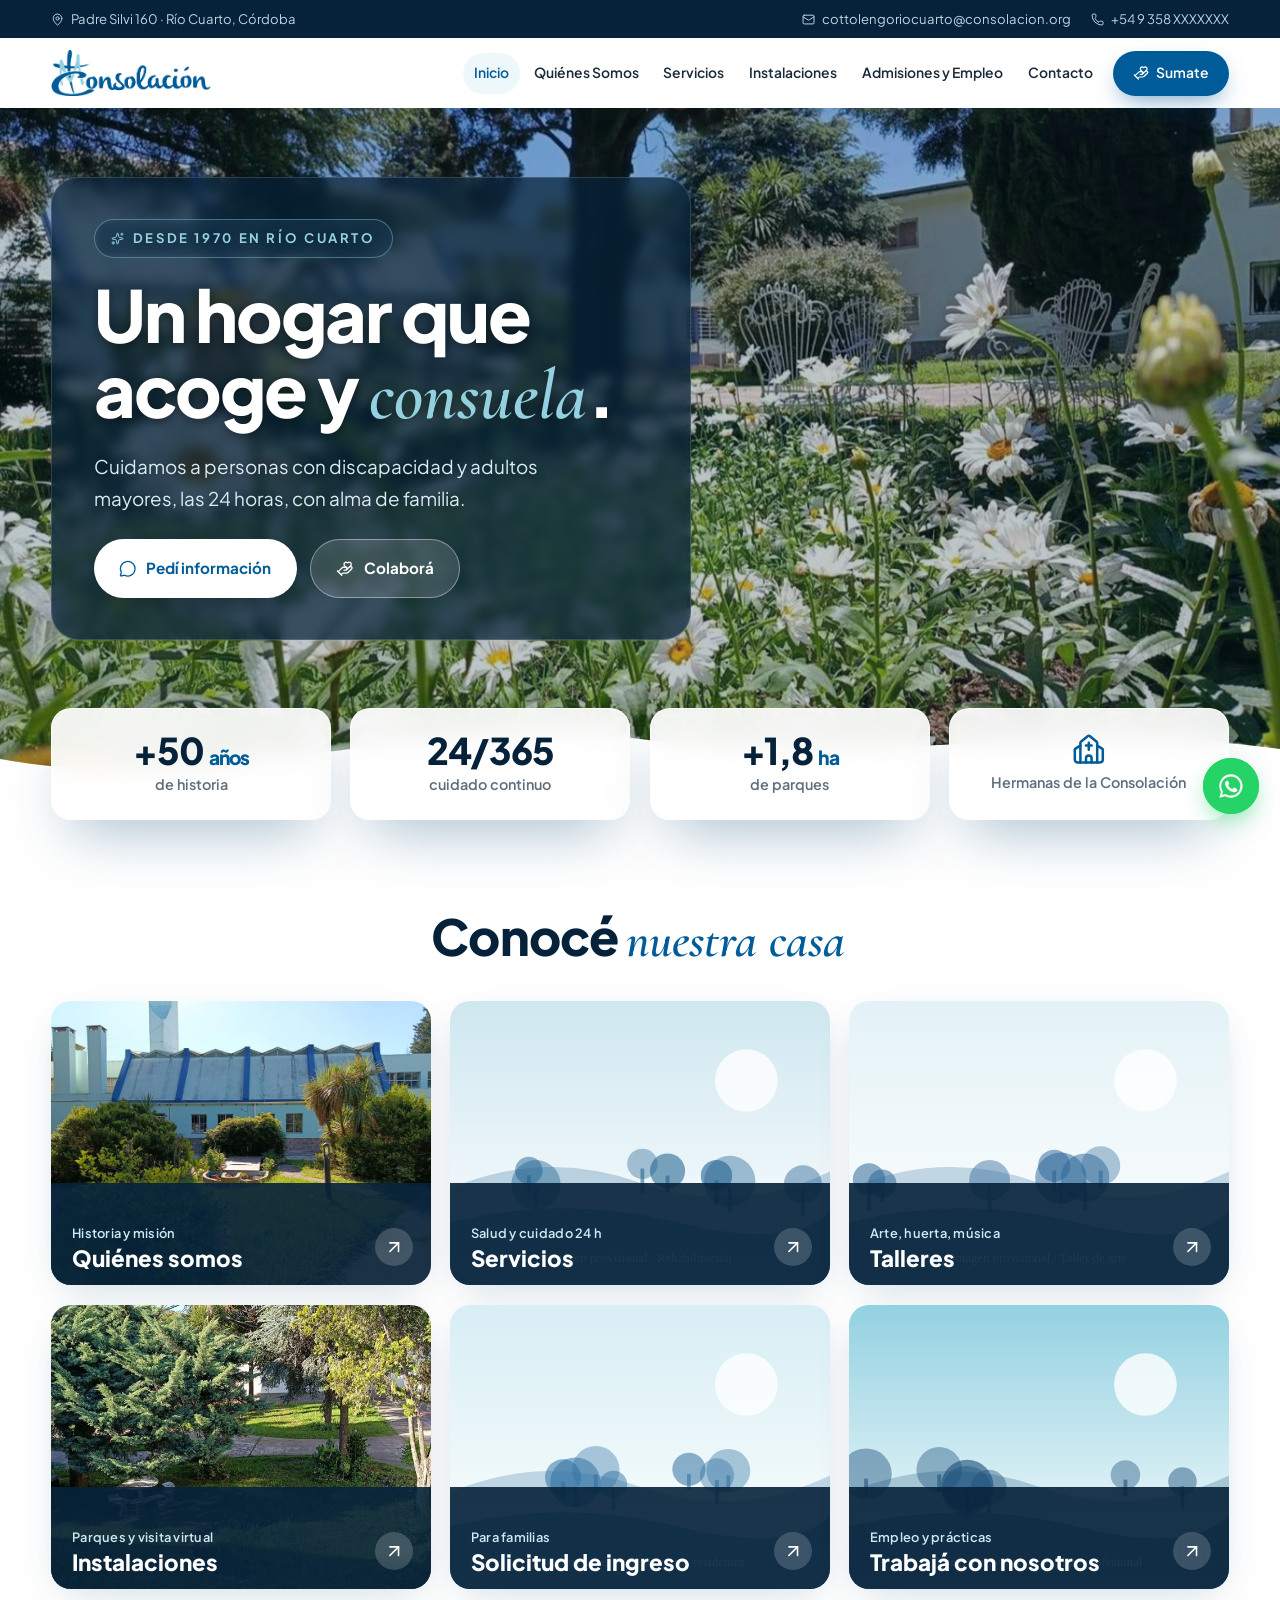
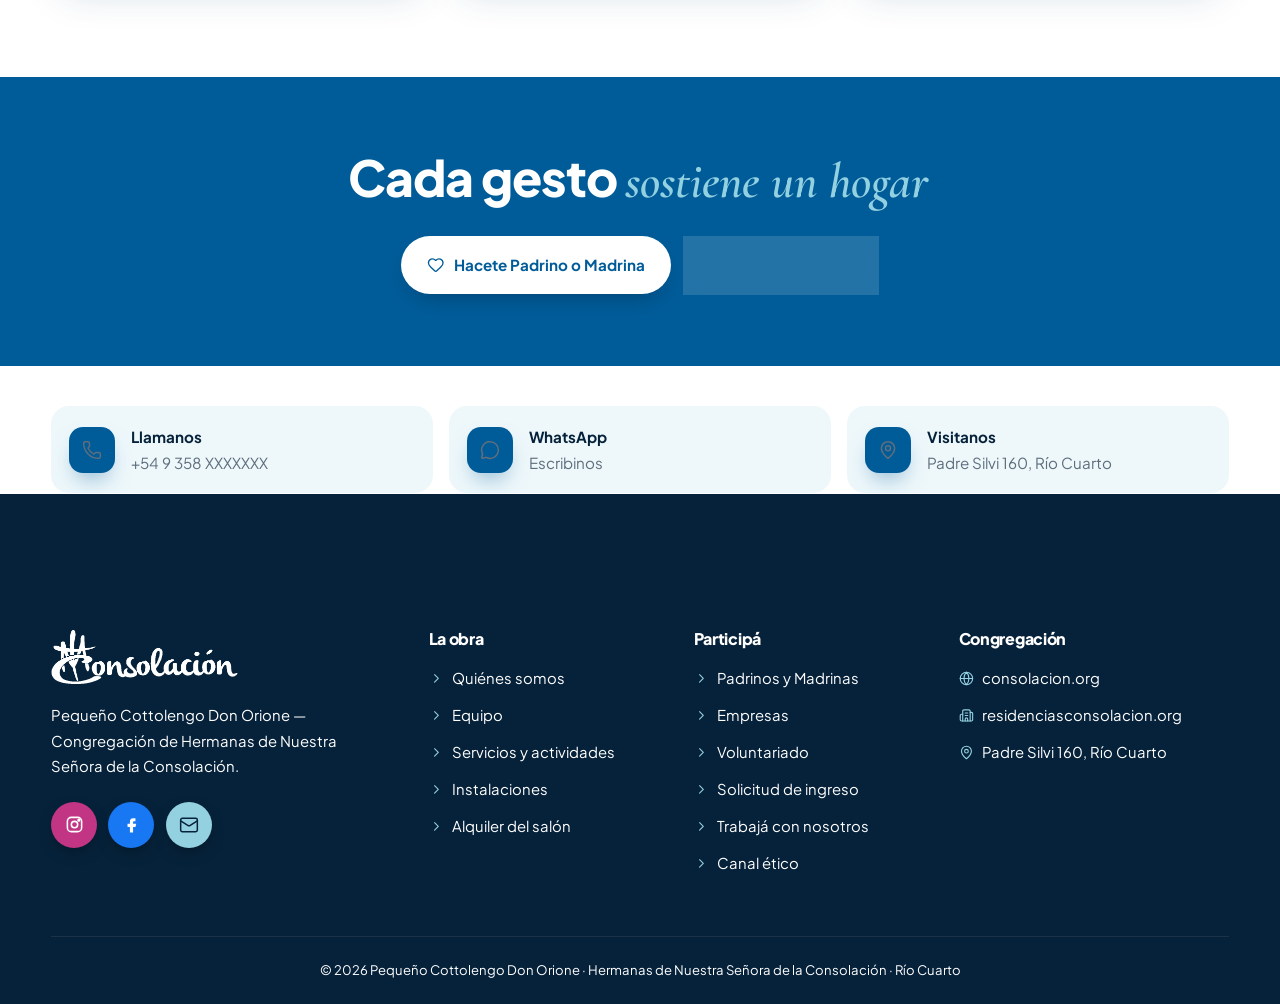
==== commit 45a6c671: "Fotos reales en la portada y pie con redes destacadas - Banner con la foto del jardín y texto sobre " ====
--- a/index.html
+++ b/index.html
@@ -54,8 +54,8 @@
 <!-- ================= BIENVENIDA ================= -->
 <section class="banner unico" id="inicio" aria-labelledby="titulo-inicio">
   <div class="slide activo">
-    <div class="fondo" style="background-image:url(img/banner-1.svg)"></div>
-    <div class="c">
+    <div class="fondo foto" style="background-image:url(img/foto-jardin-margaritas.jpg)" role="img" aria-label="Jardín con margaritas frente a los pabellones del hogar"></div>
+    <div class="c"><div class="texto-hero">
       <span class="etq anim"><i data-lucide="sparkles" aria-hidden="true"></i> Desde 1970 en Río Cuarto</span>
       <h1 class="anim" id="titulo-inicio">Un hogar que acoge y <em>consuela</em>.</h1>
       <p class="anim">Cuidamos a personas con discapacidad y adultos mayores, las 24 horas, con alma de familia.</p>
@@ -63,7 +63,7 @@
         <a href="contacto.html" class="btn btn-2"><i data-lucide="message-circle" aria-hidden="true"></i> Pedí información</a>
         <a href="sumate.html" class="btn btn-glass"><i data-lucide="hand-heart" aria-hidden="true"></i> Colaborá</a>
       </div>
-    </div>
+    </div></div>
   </div>
   <svg class="ola" viewBox="0 0 1440 90" preserveAspectRatio="none" aria-hidden="true" focusable="false"><path fill="#fff" d="M0,60 C240,100 480,10 720,40 C960,70 1200,20 1440,50 L1440,90 L0,90Z"/></svg>
 </section>
@@ -83,10 +83,10 @@
   <div class="c">
     <h2 class="rv" id="titulo-explora">Conocé <span class="acento">nuestra casa</span></h2>
     <ul class="mosaico">
-      <li class="rv d1"><a href="quienes-somos.html" class="losa"><img src="img/hermanas.svg" alt=""><span class="txt"><small>Historia y misión</small>Quiénes somos</span><i data-lucide="arrow-up-right" aria-hidden="true"></i></a></li>
+      <li class="rv d1"><a href="quienes-somos.html" class="losa"><img src="img/foto-edificio.jpg" alt="" loading="lazy" width="900" height="675"><span class="txt"><small>Historia y misión</small>Quiénes somos</span><i data-lucide="arrow-up-right" aria-hidden="true"></i></a></li>
       <li class="rv d2"><a href="servicios.html" class="losa"><img src="img/rehab.svg" alt=""><span class="txt"><small>Salud y cuidado 24 h</small>Servicios</span><i data-lucide="arrow-up-right" aria-hidden="true"></i></a></li>
       <li class="rv d3"><a href="servicios.html#actividades" class="losa"><img src="img/taller-arte.svg" alt=""><span class="txt"><small>Arte, huerta, música</small>Talleres</span><i data-lucide="arrow-up-right" aria-hidden="true"></i></a></li>
-      <li class="rv d1"><a href="instalaciones.html" class="losa"><img src="img/parque.svg" alt=""><span class="txt"><small>Parques y visita virtual</small>Instalaciones</span><i data-lucide="arrow-up-right" aria-hidden="true"></i></a></li>
+      <li class="rv d1"><a href="instalaciones.html" class="losa"><img src="img/foto-parque.jpg" alt="" loading="lazy" width="900" height="506"><span class="txt"><small>Parques y visita virtual</small>Instalaciones</span><i data-lucide="arrow-up-right" aria-hidden="true"></i></a></li>
       <li class="rv d2"><a href="admisiones.html#admisiones" class="losa"><img src="img/residentes.svg" alt=""><span class="txt"><small>Para familias</small>Solicitud de ingreso</span><i data-lucide="arrow-up-right" aria-hidden="true"></i></a></li>
       <li class="rv d3"><a href="admisiones.html#empleo" class="losa"><img src="img/equipo.svg" alt=""><span class="txt"><small>Empleo y prácticas</small>Trabajá con nosotros</span><i data-lucide="arrow-up-right" aria-hidden="true"></i></a></li>
     </ul>
--- a/css/estilos.css
+++ b/css/estilos.css
@@ -452,9 +452,9 @@
 .mosaico{list-style:none;display:grid;grid-template-columns:repeat(3,1fr);gap:1.2rem}
 .losa{position:relative;display:block;border-radius:var(--r);overflow:hidden;aspect-ratio:4/3;color:#fff;box-shadow:var(--sombra);isolation:isolate}
 .losa img{position:absolute;inset:0;width:100%;height:100%;object-fit:cover;z-index:-2;transition:transform 1s var(--ease)}
-.losa::after{content:"";position:absolute;inset:0;z-index:-1;background:linear-gradient(180deg,transparent 45%,rgba(6,34,58,.88) 45%)}
+.losa::after{content:"";position:absolute;inset:0;z-index:-1;background:linear-gradient(180deg,transparent 64%,rgba(6,34,58,.9) 64%)}
 .losa:hover img,.losa:focus-visible img{transform:scale(1.07)}
-.losa:hover::after{background:linear-gradient(180deg,rgba(6,34,58,.25) 45%,rgba(0,68,111,.95) 45%)}
+.losa:hover::after{background:linear-gradient(180deg,rgba(6,34,58,.15) 64%,rgba(0,68,111,.95) 64%)}
 .losa .txt{position:absolute;left:1.3rem;right:3.6rem;bottom:1rem;font-size:clamp(1.15rem,1.8vw,1.4rem);font-weight:800;line-height:1.2;color:#fff}
 .losa .txt small{display:block;font-size:.8rem;font-weight:600;color:var(--celeste-2);margin-bottom:.25rem;letter-spacing:.02em}
 .losa > [data-lucide]{position:absolute;right:1.1rem;bottom:1.2rem;width:2.4rem;height:2.4rem;padding:.55rem;border-radius:50%;background:rgba(255,255,255,.18);backdrop-filter:blur(6px);transition:background .3s,color .3s,transform .4s var(--ease)}
@@ -488,3 +488,31 @@
 .sr{position:absolute;width:1px;height:1px;padding:0;margin:-1px;overflow:hidden;clip:rect(0,0,0,0);white-space:nowrap;border:0}
 :focus-visible{outline:3px solid var(--azul);outline-offset:3px;border-radius:6px}
 .banner :focus-visible,.banda :focus-visible,.cab-pag :focus-visible,.salon :focus-visible,footer :focus-visible,.topbar :focus-visible,.losa:focus-visible{outline-color:#fff;box-shadow:0 0 0 6px var(--noche)}
+
+/* Banner con foto real: velo más suave para que se vea la imagen */
+.banner.unico .slide .fondo.foto{background-position:center 60%}
+.banner.unico .slide::after{background:rgba(6,34,58,.25)}
+.banner.unico h1,.banner.unico p,.banner.unico .etq{text-shadow:0 2px 12px rgba(0,0,0,.45)}
+.texto-hero{align-self:flex-start;max-width:640px;background:rgba(6,34,58,.72);backdrop-filter:blur(6px);-webkit-backdrop-filter:blur(6px);border:1px solid rgba(255,255,255,.15);border-radius:28px;padding:clamp(1.5rem,3.5vw,2.6rem)}
+.texto-hero .anim:nth-child(2){animation-delay:.15s}.texto-hero .anim:nth-child(3){animation-delay:.3s}.texto-hero .anim:nth-child(4){animation-delay:.45s}
+.texto-hero p{margin:1rem 0 1.6rem}
+.banner.unico .slide .c{padding-bottom:5rem}
+@media (max-width:600px){.texto-hero{padding:1.3rem;border-radius:20px}}
+.losa .txt{bottom:.85rem}
+@media (max-width:600px){.losa::after{background:linear-gradient(180deg,transparent 52%,rgba(6,34,58,.9) 52%)}}
+
+/* =========================================================
+   PIE: redes con color propio y textos en blanco
+   ========================================================= */
+footer,footer p,footer a,.pie-final{color:#fff}
+footer a:hover{color:var(--celeste)}
+footer a [data-lucide]{color:var(--celeste)}
+.redes a{width:46px;height:46px;border-radius:50%;color:#fff;box-shadow:0 6px 16px -6px rgba(0,0,0,.5)}
+.redes a[aria-label="Instagram"]{background:#C13584}
+.redes a[aria-label="Facebook"]{background:#1877F2}
+.redes a[aria-label="Correo"]{background:var(--celeste);color:var(--noche)}
+.redes a [data-lucide]{color:inherit;width:20px;height:20px}
+.redes a:hover{background:#fff;transform:translateY(-4px)}
+.redes a[aria-label="Instagram"]:hover{color:#C13584}
+.redes a[aria-label="Facebook"]:hover{color:#1877F2}
+.redes a[aria-label="Correo"]:hover{color:var(--azul)}
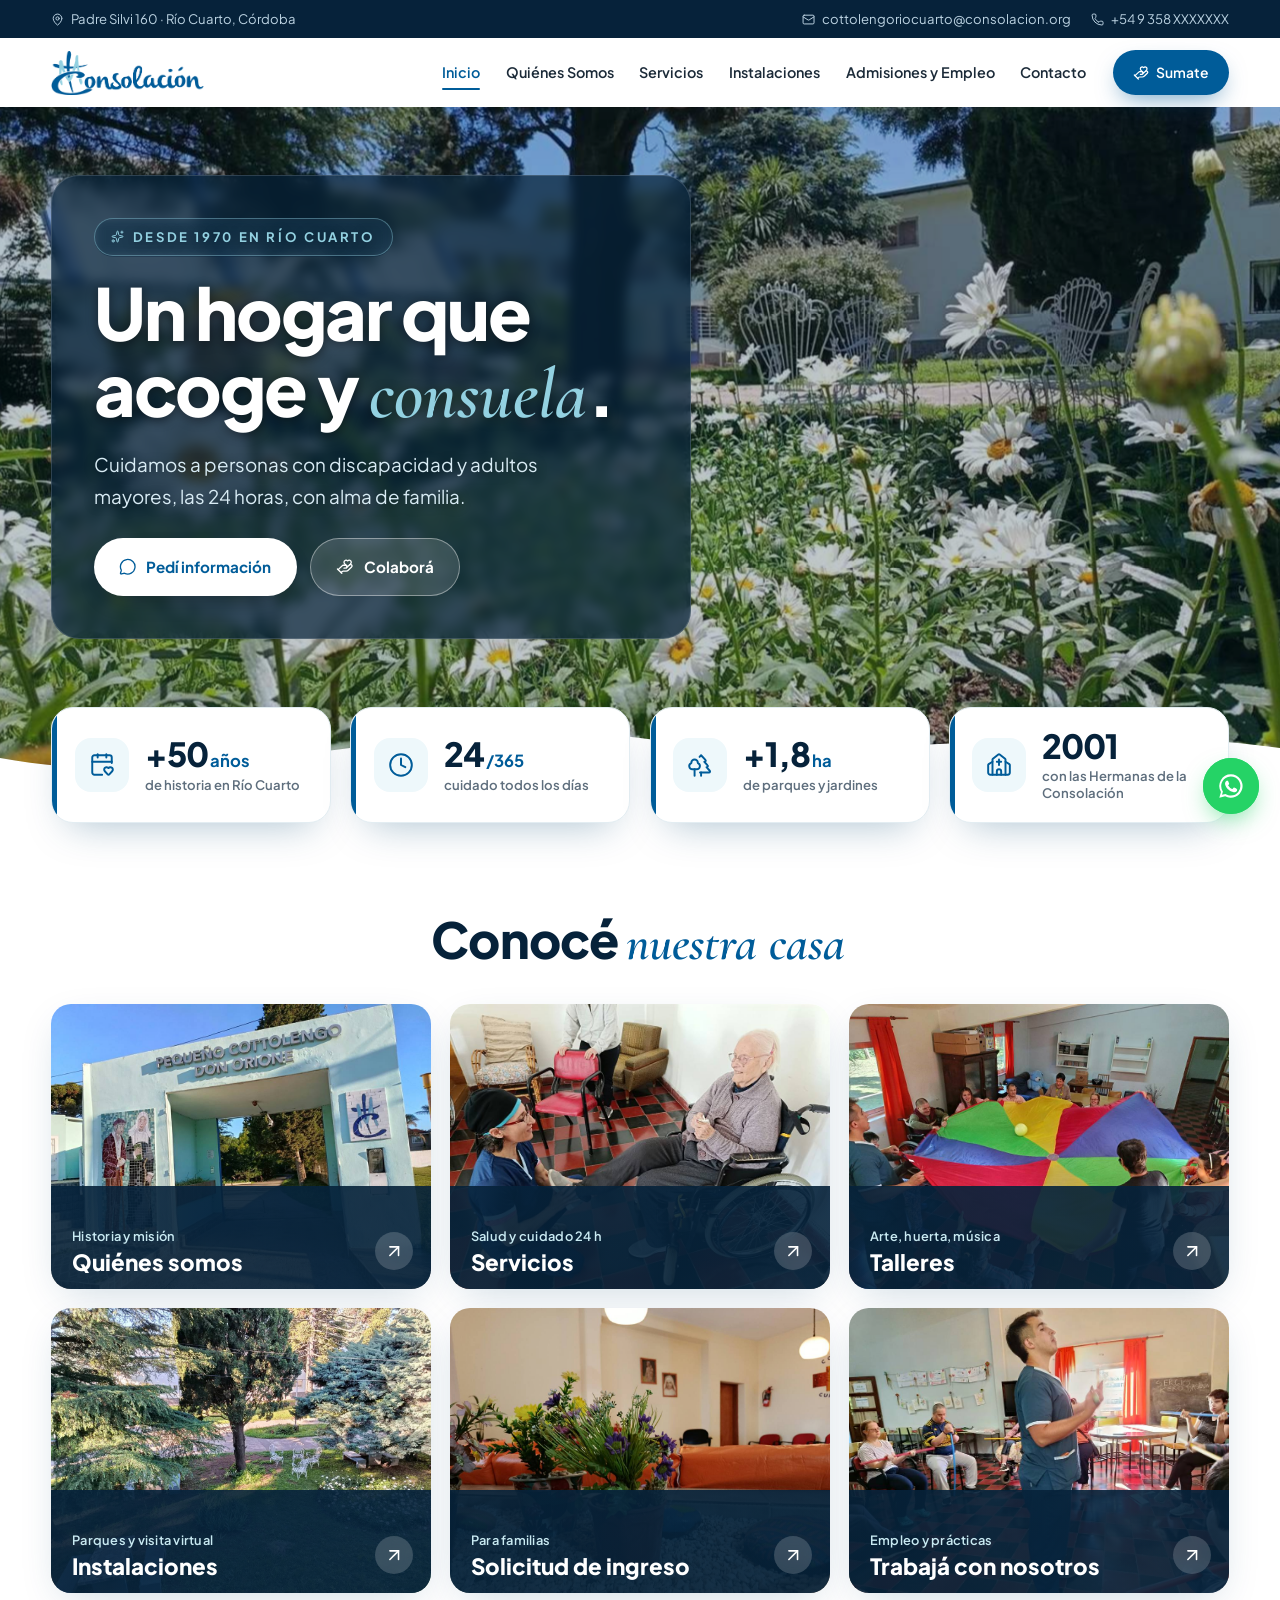
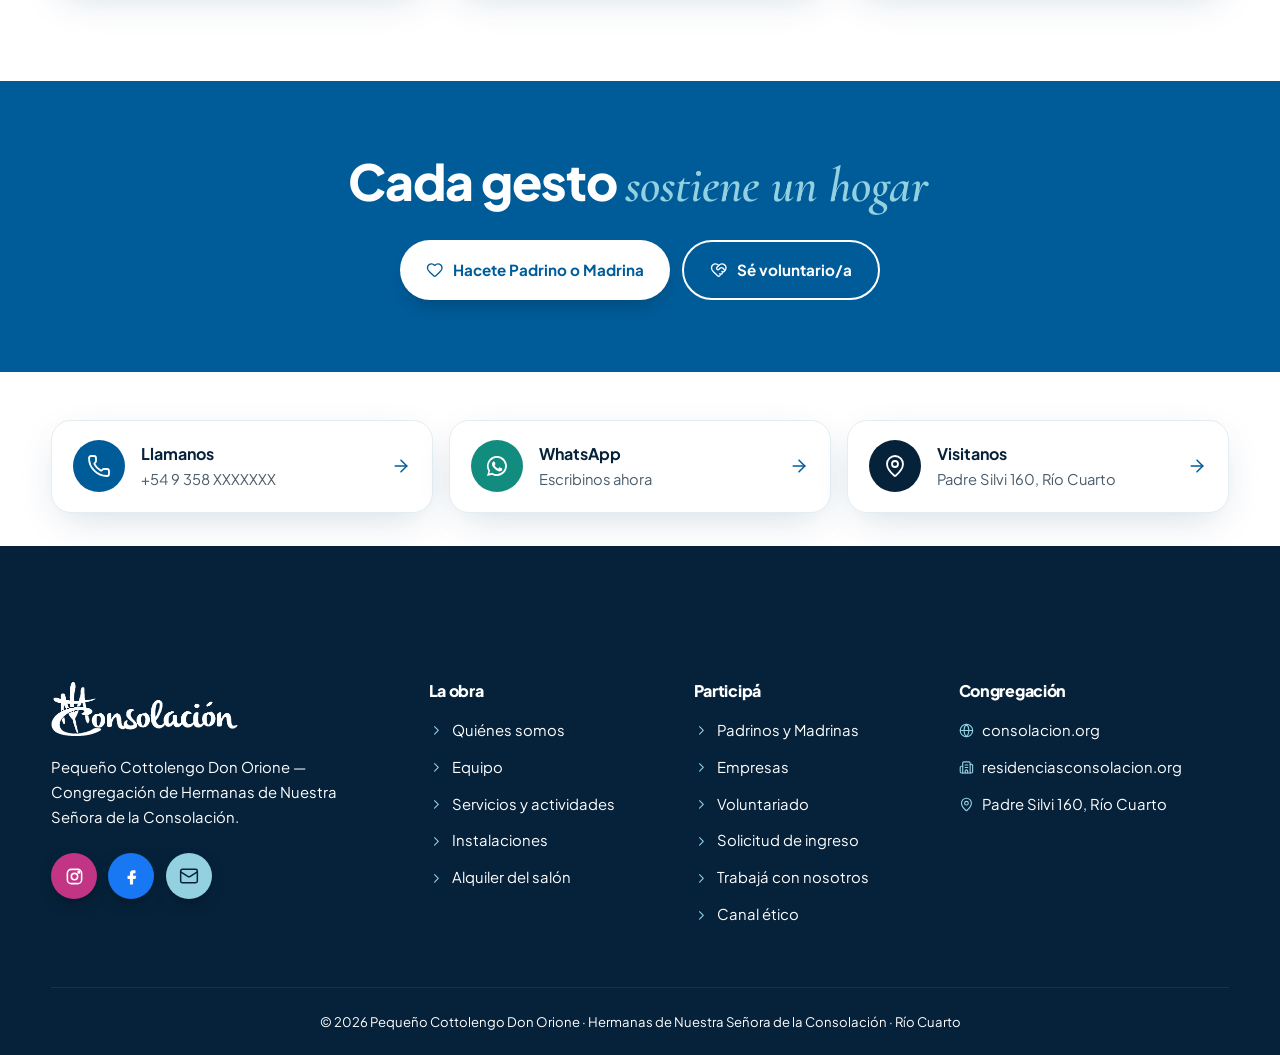
==== commit bd6c9b36: "Fotos reales en toda la web, galería y retoques de diseño - 29 fotos reales optimizadas (img/fotos):" ====
--- a/index.html
+++ b/index.html
@@ -33,7 +33,7 @@
   <nav class="c nav" aria-label="Menú principal">
     <a href="index.html" class="marca" aria-label="Inicio">
       <img src="img/logo.png" alt="Consolación">
-      <span><b>Pequeño Cottolengo Don Orione</b>Río Cuarto · Córdoba</span>
+      <span class="nombre"><b>Pequeño Cottolengo</b><small>Don Orione · Río Cuarto</small></span>
     </a>
     <button class="hamb" id="hamb" aria-label="Abrir menú" aria-controls="menu" aria-expanded="false"><span></span><span></span><span></span></button>
     <ul class="menu" id="menu">
@@ -71,10 +71,10 @@
 <!-- ================= CIFRAS ================= -->
 <section class="cifras" aria-label="La obra en cifras">
   <ul class="c cifras-g mini-cifras">
-    <li class="cifra rv d1"><span class="num">+50 <small>años</small></span><span class="lbl">de historia</span></li>
-    <li class="cifra rv d2"><span class="num">24/365</span><span class="lbl">cuidado continuo</span></li>
-    <li class="cifra rv d3"><span class="num">+1,8 <small>ha</small></span><span class="lbl">de parques</span></li>
-    <li class="cifra rv d4"><span class="num"><i data-lucide="church" aria-hidden="true"></i></span><span class="lbl">Hermanas de la Consolación</span></li>
+    <li class="cifra rv d1"><span class="ic" aria-hidden="true"><i data-lucide="calendar-heart"></i></span><span class="dat"><span class="num">+50<small>años</small></span><span class="lbl">de historia en Río Cuarto</span></span></li>
+    <li class="cifra rv d2"><span class="ic" aria-hidden="true"><i data-lucide="clock"></i></span><span class="dat"><span class="num">24<small>/365</small></span><span class="lbl">cuidado todos los días</span></span></li>
+    <li class="cifra rv d3"><span class="ic" aria-hidden="true"><i data-lucide="trees"></i></span><span class="dat"><span class="num">+1,8<small>ha</small></span><span class="lbl">de parques y jardines</span></span></li>
+    <li class="cifra rv d4"><span class="ic" aria-hidden="true"><i data-lucide="church"></i></span><span class="dat"><span class="num">2001</span><span class="lbl">con las Hermanas de la Consolación</span></span></li>
   </ul>
 </section>
 
@@ -83,12 +83,12 @@
   <div class="c">
     <h2 class="rv" id="titulo-explora">Conocé <span class="acento">nuestra casa</span></h2>
     <ul class="mosaico">
-      <li class="rv d1"><a href="quienes-somos.html" class="losa"><img src="img/foto-edificio.jpg" alt="" loading="lazy" width="900" height="675"><span class="txt"><small>Historia y misión</small>Quiénes somos</span><i data-lucide="arrow-up-right" aria-hidden="true"></i></a></li>
-      <li class="rv d2"><a href="servicios.html" class="losa"><img src="img/rehab.svg" alt=""><span class="txt"><small>Salud y cuidado 24 h</small>Servicios</span><i data-lucide="arrow-up-right" aria-hidden="true"></i></a></li>
-      <li class="rv d3"><a href="servicios.html#actividades" class="losa"><img src="img/taller-arte.svg" alt=""><span class="txt"><small>Arte, huerta, música</small>Talleres</span><i data-lucide="arrow-up-right" aria-hidden="true"></i></a></li>
-      <li class="rv d1"><a href="instalaciones.html" class="losa"><img src="img/foto-parque.jpg" alt="" loading="lazy" width="900" height="506"><span class="txt"><small>Parques y visita virtual</small>Instalaciones</span><i data-lucide="arrow-up-right" aria-hidden="true"></i></a></li>
-      <li class="rv d2"><a href="admisiones.html#admisiones" class="losa"><img src="img/residentes.svg" alt=""><span class="txt"><small>Para familias</small>Solicitud de ingreso</span><i data-lucide="arrow-up-right" aria-hidden="true"></i></a></li>
-      <li class="rv d3"><a href="admisiones.html#empleo" class="losa"><img src="img/equipo.svg" alt=""><span class="txt"><small>Empleo y prácticas</small>Trabajá con nosotros</span><i data-lucide="arrow-up-right" aria-hidden="true"></i></a></li>
+      <li class="rv d1"><a href="quienes-somos.html" class="losa"><img src="img/fotos/entrada.jpg" alt="" loading="lazy" width="1000" height="750"><span class="txt"><small>Historia y misión</small>Quiénes somos</span><i data-lucide="arrow-up-right" aria-hidden="true"></i></a></li>
+      <li class="rv d2"><a href="servicios.html" class="losa"><img src="img/fotos/rehabilitacion.jpg" alt="" loading="lazy" width="900" height="675"><span class="txt"><small>Salud y cuidado 24 h</small>Servicios</span><i data-lucide="arrow-up-right" aria-hidden="true"></i></a></li>
+      <li class="rv d3"><a href="servicios.html#actividades" class="losa"><img src="img/fotos/taller-paracaidas.jpg" alt="" loading="lazy" width="1000" height="750"><span class="txt"><small>Arte, huerta, música</small>Talleres</span><i data-lucide="arrow-up-right" aria-hidden="true"></i></a></li>
+      <li class="rv d1"><a href="instalaciones.html" class="losa"><img src="img/fotos/jardin-arriba.jpg" alt="" loading="lazy" width="1200" height="900"><span class="txt"><small>Parques y visita virtual</small>Instalaciones</span><i data-lucide="arrow-up-right" aria-hidden="true"></i></a></li>
+      <li class="rv d2"><a href="admisiones.html#admisiones" class="losa"><img src="img/fotos/sala-estar.jpg" alt="" loading="lazy" width="1200" height="900"><span class="txt"><small>Para familias</small>Solicitud de ingreso</span><i data-lucide="arrow-up-right" aria-hidden="true"></i></a></li>
+      <li class="rv d3"><a href="admisiones.html#empleo" class="losa"><img src="img/fotos/equipo-actividad.jpg" alt="" loading="lazy" width="900" height="675"><span class="txt"><small>Empleo y prácticas</small>Trabajá con nosotros</span><i data-lucide="arrow-up-right" aria-hidden="true"></i></a></li>
     </ul>
   </div>
 </section>
@@ -107,9 +107,9 @@
 <!-- ================= CONTACTO RÁPIDO ================= -->
 <section class="rapido" aria-label="Contacto rápido">
   <ul class="c rapido-g">
-    <li><a href="tel:+549358XXXXXXX" class="dato"><span class="ico sm" aria-hidden="true"><i data-lucide="phone"></i></span><span><strong>Llamanos</strong>+54 9 358 XXXXXXX</span></a></li>
-    <li><a href="https://wa.me/549358XXXXXXX" target="_blank" rel="noopener" class="dato"><span class="ico sm" aria-hidden="true"><i data-lucide="message-circle"></i></span><span><strong>WhatsApp</strong>Escribinos<span class="sr"> (se abre en una ventana nueva)</span></span></a></li>
-    <li><a href="contacto.html" class="dato"><span class="ico sm" aria-hidden="true"><i data-lucide="map-pin"></i></span><span><strong>Visitanos</strong>Padre Silvi 160, Río Cuarto</span></a></li>
+    <li><a href="tel:+549358XXXXXXX" class="accion tel"><span class="ic" aria-hidden="true"><i data-lucide="phone"></i></span><span class="tx"><strong>Llamanos</strong><span>+54 9 358 XXXXXXX</span></span><i data-lucide="arrow-right" class="fl" aria-hidden="true"></i></a></li>
+    <li><a href="https://wa.me/549358XXXXXXX" target="_blank" rel="noopener" class="accion wa"><span class="ic" aria-hidden="true"><svg viewBox="0 0 24 24" fill="currentColor" focusable="false"><path d="M12 2a10 10 0 0 0-8.6 15.1L2 22l5-1.3A10 10 0 1 0 12 2zm0 18.2c-1.6 0-3.1-.4-4.4-1.2l-.3-.2-3 .8.8-2.9-.2-.3A8.2 8.2 0 1 1 12 20.2zm4.5-6.1c-.2-.1-1.5-.7-1.7-.8-.2-.1-.4-.1-.6.1l-.8 1c-.1.2-.3.2-.5.1a6.7 6.7 0 0 1-3.3-2.9c-.3-.4.3-.4.8-1.4.1-.2 0-.3 0-.4l-.8-1.8c-.2-.5-.4-.4-.6-.4h-.5c-.2 0-.4.1-.7.3-.2.3-.9.9-.9 2.2s.9 2.5 1 2.7c.1.2 1.8 2.8 4.4 3.9 1.6.7 2.3.8 3.1.6.5-.1 1.5-.6 1.7-1.2.2-.6.2-1.1.2-1.2-.1-.1-.3-.2-.5-.3z"/></svg></span><span class="tx"><strong>WhatsApp</strong><span>Escribinos ahora<span class="sr"> (se abre en una ventana nueva)</span></span></span><i data-lucide="arrow-right" class="fl" aria-hidden="true"></i></a></li>
+    <li><a href="contacto.html" class="accion mapa-ac"><span class="ic" aria-hidden="true"><i data-lucide="map-pin"></i></span><span class="tx"><strong>Visitanos</strong><span>Padre Silvi 160, Río Cuarto</span></span><i data-lucide="arrow-right" class="fl" aria-hidden="true"></i></a></li>
   </ul>
 </section>
 
--- a/css/estilos.css
+++ b/css/estilos.css
@@ -15,7 +15,7 @@
 *{box-sizing:border-box;margin:0;padding:0}
 html{scroll-behavior:smooth;scroll-padding-top:84px;overflow-x:hidden}
 body{font-family:var(--sans);color:var(--texto);background:#fff;line-height:1.7;font-size:16.5px;-webkit-font-smoothing:antialiased;overflow-x:hidden}
-img{max-width:100%;display:block}
+img{max-width:100%;display:block;height:auto}
 a{color:var(--azul);text-decoration:none;transition:color .3s}
 a:hover{color:var(--azul-osc)}
 .c{width:min(1200px,92%);margin-inline:auto}
@@ -198,7 +198,7 @@
 .hito strong{color:var(--noche)}
 
 /* Cita parallax */
-.cita-par{background:linear-gradient(rgba(6,34,58,.86),rgba(6,34,58,.86)),url(../img/banner-2.svg) center/cover fixed;color:#fff;text-align:center}
+.cita-par{background:linear-gradient(rgba(6,34,58,.86),rgba(6,34,58,.86)),url(../img/fotos/capilla-fondo.jpg) center/cover fixed;color:#fff;text-align:center}
 .cita-par blockquote{font-family:var(--serif);font-style:italic;font-size:clamp(1.6rem,3.4vw,2.6rem);line-height:1.35;max-width:950px;margin:0 auto}
 .cita-par .comillas{font-size:3.5rem;color:var(--celeste);margin-bottom:.5rem;display:inline-block}
 .cita-par cite{display:block;font-style:normal;font-family:var(--sans);font-size:.9rem;letter-spacing:.15em;text-transform:uppercase;color:var(--celeste);margin-top:1.5rem}
@@ -516,3 +516,102 @@
 .redes a[aria-label="Instagram"]:hover{color:#C13584}
 .redes a[aria-label="Facebook"]:hover{color:#1877F2}
 .redes a[aria-label="Correo"]:hover{color:var(--azul)}
+
+/* =========================================================
+   GALERÍA Y VISOR DE FOTOS
+   ========================================================= */
+.galeria{list-style:none;display:grid;grid-template-columns:repeat(4,1fr);grid-auto-rows:210px;grid-auto-flow:dense;gap:.9rem}
+.galeria li.ancha{grid-column:span 2}
+.galeria li.alta{grid-row:span 2}
+.galeria a{display:block;height:100%;border-radius:18px;overflow:hidden;box-shadow:var(--sombra)}
+.galeria img{width:100%;height:100%;object-fit:cover;transition:transform .8s var(--ease)}
+.galeria a:hover img,.galeria a:focus-visible img{transform:scale(1.06)}
+@media (max-width:900px){.galeria{grid-template-columns:repeat(2,1fr);grid-auto-rows:170px}}
+@media (max-width:600px){.galeria{gap:.6rem;grid-auto-rows:140px}}
+.visor-foto{border:0;padding:0;background:transparent;max-width:min(1100px,94vw);max-height:92vh;overflow:visible;margin:auto}
+.visor-foto::backdrop{background:rgba(6,34,58,.92)}
+.visor-foto figure{margin:0}
+.visor-foto img{max-width:100%;max-height:82vh;border-radius:14px;margin:auto}
+.visor-foto figcaption{color:#fff;text-align:center;margin-top:.8rem;font-weight:600}
+.visor-foto button{position:absolute;width:48px;height:48px;border-radius:50%;border:0;background:#fff;color:var(--noche);display:grid;place-items:center;cursor:pointer;font-size:1.4rem;box-shadow:var(--sombra-2)}
+.vf-cerrar{top:-18px;right:-18px}
+.vf-ant{left:-24px;top:45%}.vf-sig{right:-24px;top:45%}
+@media (max-width:600px){.vf-cerrar{top:-56px;right:0}.vf-ant{left:4px}.vf-sig{right:4px}}
+.placa{margin:1.8rem 0 0;max-width:260px}
+.placa img{border-radius:16px;box-shadow:var(--sombra)}
+.placa figcaption{font-size:.85rem;color:var(--gris);margin-top:.5rem}
+
+/* =========================================================
+   PORTADA: CIFRAS (diseño cuidado)
+   ========================================================= */
+.mini-cifras .cifra{flex-direction:row;align-items:center;justify-content:flex-start;text-align:left;gap:1rem;padding:1.3rem 1.4rem;background:#fff;border:1px solid var(--linea);border-radius:22px;box-shadow:0 18px 40px -18px rgba(0,68,111,.35);position:relative;overflow:hidden}
+.mini-cifras .cifra::before{content:"";position:absolute;left:0;top:0;bottom:0;width:5px;background:var(--azul)}
+.mini-cifras .ic{flex:none;width:54px;height:54px;border-radius:16px;display:grid;place-items:center;background:var(--hielo);color:var(--azul);transition:background .4s,color .4s,transform .5s var(--ease)}
+.mini-cifras .ic [data-lucide]{width:26px;height:26px;stroke-width:1.8}
+.mini-cifras .cifra:hover .ic{background:var(--azul);color:#fff;transform:rotate(-6deg)}
+.mini-cifras .dat{display:flex;flex-direction:column;min-width:0}
+.mini-cifras .num{display:block;margin:0;font-size:clamp(1.7rem,2.6vw,2.2rem);font-weight:800;line-height:1;color:var(--noche);letter-spacing:-.03em;white-space:nowrap}
+.mini-cifras .num small{font-size:.5em;font-weight:700;color:var(--azul);margin-left:.15em;letter-spacing:0}
+.mini-cifras .lbl{display:block;margin-top:.35rem;font-size:.82rem;font-weight:600;line-height:1.3;color:var(--gris)}
+@media (max-width:1240px) and (min-width:601px){.mini-cifras .cifra{padding:1.1rem}}
+@media (max-width:600px){
+  .mini-cifras .cifra{flex-direction:column;align-items:flex-start;gap:.7rem;padding:1rem 1rem 1.1rem 1.2rem}
+  .mini-cifras .ic{width:42px;height:42px;border-radius:12px}
+  .mini-cifras .ic [data-lucide]{width:21px;height:21px}
+  .mini-cifras .num{font-size:1.6rem}
+  .mini-cifras .lbl{font-size:.78rem}
+}
+
+/* =========================================================
+   PORTADA: CONTACTO RÁPIDO
+   ========================================================= */
+.accion{display:flex;align-items:center;gap:1rem;height:100%;padding:1.2rem 1.3rem;border-radius:20px;background:#fff;border:1px solid var(--linea);box-shadow:var(--sombra);color:var(--texto);transition:transform .4s var(--ease),box-shadow .4s,border-color .4s}
+.accion:hover{transform:translateY(-4px);box-shadow:var(--sombra-2);border-color:transparent;color:var(--texto)}
+.accion .ic{flex:none;width:52px;height:52px;border-radius:50%;display:grid;place-items:center;color:#fff;background:var(--azul)}
+.accion .ic [data-lucide],.accion .ic svg{width:24px;height:24px}
+.accion.wa .ic{background:#128C7E}
+.accion.mapa-ac .ic{background:var(--noche)}
+.accion .tx{flex:1;min-width:0}
+.accion strong{display:block;color:var(--noche);font-size:1rem}
+.accion .tx > span{display:block;color:#4A5B6A;font-size:.92rem}
+.accion .fl{flex:none;width:20px;height:20px;color:var(--azul);transition:transform .35s var(--ease)}
+.accion:hover .fl{transform:translateX(4px)}
+.banda .btn-glass{background:transparent;border:2px solid #fff;backdrop-filter:none;-webkit-backdrop-filter:none}
+.banda .btn-glass:hover{background:#fff;color:var(--azul)}
+.rapido{padding:3rem 0 7rem}
+
+/* =========================================================
+   CABECERA: marca y menú más limpios
+   ========================================================= */
+.marca{gap:.75rem}
+.marca img{height:44px}
+.marca .nombre{display:flex;flex-direction:column;border:0;padding:0;line-height:1.15;white-space:nowrap}
+.marca .nombre b{font-size:1rem;font-weight:800;color:var(--noche);letter-spacing:-.01em}
+.marca .nombre small{font-size:.74rem;font-weight:600;color:var(--azul);letter-spacing:.04em;text-transform:uppercase;margin-top:.15rem}
+.scrolled .marca img{height:36px}
+@media (min-width:1241px){
+  .menu{gap:.1rem}
+  .menu a:not(.btn){position:relative;background:none;border-radius:0;padding:.6rem .75rem;font-size:.9rem;color:var(--texto)}
+  .menu a:not(.btn)::after{content:"";position:absolute;left:.75rem;right:.75rem;bottom:.25rem;height:2px;border-radius:2px;background:var(--azul);transform:scaleX(0);transform-origin:left;transition:transform .35s var(--ease)}
+  .menu a:not(.btn):hover{background:none;color:var(--azul)}
+  .menu a:not(.btn):hover::after,.menu a.activo::after{transform:scaleX(1)}
+  .menu a.activo{background:none;color:var(--azul)}
+  .menu .btn{margin-left:.8rem}
+}
+/* El nombre se muestra siempre que haya espacio */
+@media (max-width:1400px){.marca .nombre{display:flex}}
+@media (min-width:1241px) and (max-width:1320px){.marca .nombre{display:none}}
+@media (max-width:900px){.marca .nombre{display:flex}}
+@media (max-width:600px){.marca{gap:.55rem}.marca img,.scrolled .marca img{height:34px}.marca .nombre b{font-size:.88rem}.marca .nombre small{font-size:.62rem;letter-spacing:.02em}}
+
+/* =========================================================
+   CABECERAS DE PÁGINA CON FOTO
+   ========================================================= */
+.cab-pag.con-foto{background:var(--noche);isolation:isolate;padding:clamp(4rem,8vw,6.5rem) 0 clamp(5.5rem,10vw,8rem)}
+.cab-pag .fondo-pag{position:absolute;inset:0;z-index:-2;background-size:cover;background-position:center 55%;transform:scale(1.06);animation:kenburns-pag 12s ease-out forwards}
+.cab-pag.con-foto::before{content:"";position:absolute;inset:0;z-index:-1;background:rgba(6,34,58,.7)}
+.cab-pag.con-foto .burbuja{display:none}
+.cab-pag.con-foto h1,.cab-pag.con-foto p,.cab-pag.con-foto .migas{text-shadow:0 2px 10px rgba(0,0,0,.35)}
+.cab-pag.con-foto .ola{z-index:1}
+@keyframes kenburns-pag{to{transform:scale(1)}}
+@media (prefers-reduced-motion:reduce){.cab-pag .fondo-pag{transform:none}}
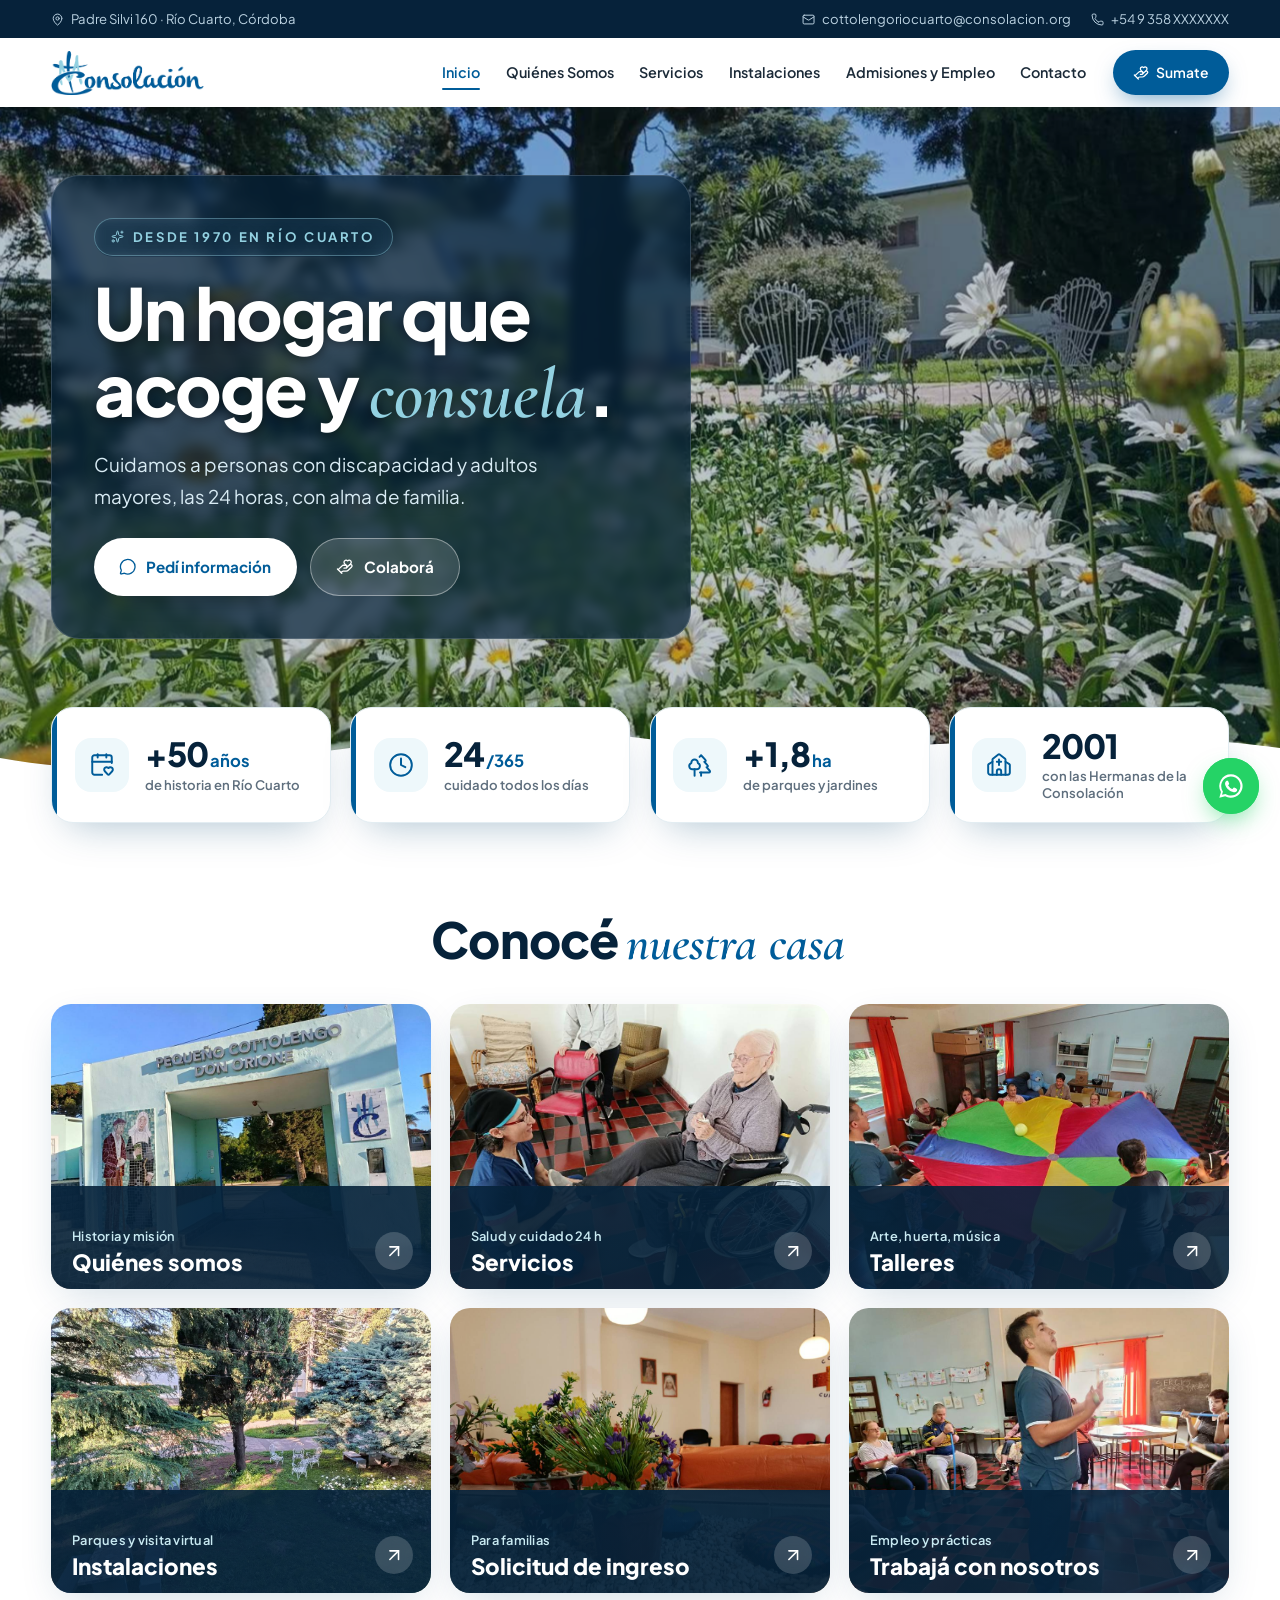
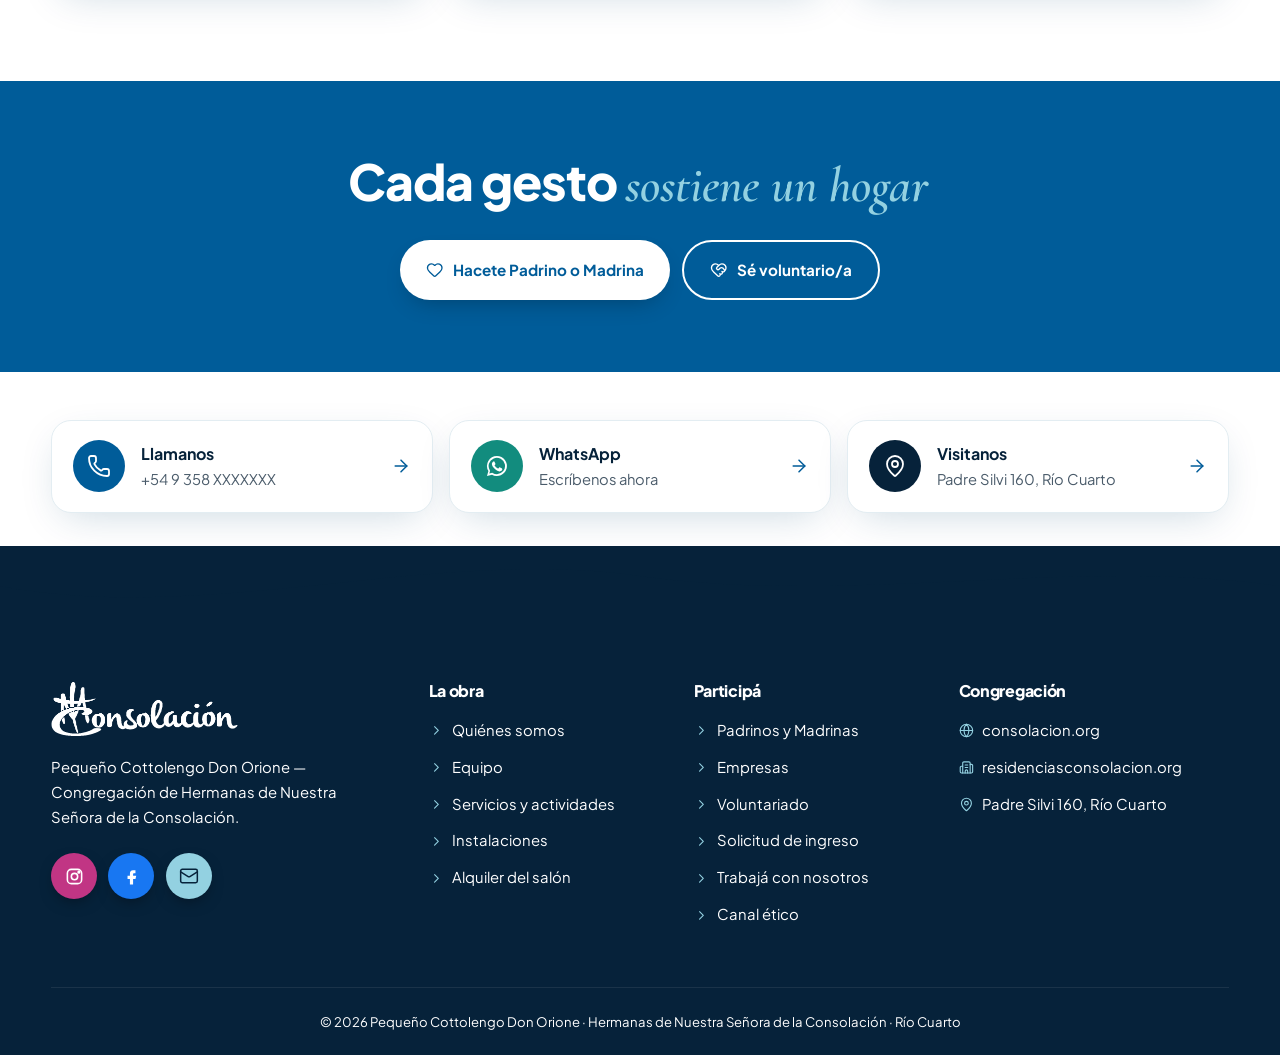
==== commit cc6e1190: "Cambiar Escribinos por Escríbenos Co-Authored-By: Claude Opus 5.5 <noreply@anthropic.com>" ====
--- a/index.html
+++ b/index.html
@@ -108,7 +108,7 @@
 <section class="rapido" aria-label="Contacto rápido">
   <ul class="c rapido-g">
     <li><a href="tel:+549358XXXXXXX" class="accion tel"><span class="ic" aria-hidden="true"><i data-lucide="phone"></i></span><span class="tx"><strong>Llamanos</strong><span>+54 9 358 XXXXXXX</span></span><i data-lucide="arrow-right" class="fl" aria-hidden="true"></i></a></li>
-    <li><a href="https://wa.me/549358XXXXXXX" target="_blank" rel="noopener" class="accion wa"><span class="ic" aria-hidden="true"><svg viewBox="0 0 24 24" fill="currentColor" focusable="false"><path d="M12 2a10 10 0 0 0-8.6 15.1L2 22l5-1.3A10 10 0 1 0 12 2zm0 18.2c-1.6 0-3.1-.4-4.4-1.2l-.3-.2-3 .8.8-2.9-.2-.3A8.2 8.2 0 1 1 12 20.2zm4.5-6.1c-.2-.1-1.5-.7-1.7-.8-.2-.1-.4-.1-.6.1l-.8 1c-.1.2-.3.2-.5.1a6.7 6.7 0 0 1-3.3-2.9c-.3-.4.3-.4.8-1.4.1-.2 0-.3 0-.4l-.8-1.8c-.2-.5-.4-.4-.6-.4h-.5c-.2 0-.4.1-.7.3-.2.3-.9.9-.9 2.2s.9 2.5 1 2.7c.1.2 1.8 2.8 4.4 3.9 1.6.7 2.3.8 3.1.6.5-.1 1.5-.6 1.7-1.2.2-.6.2-1.1.2-1.2-.1-.1-.3-.2-.5-.3z"/></svg></span><span class="tx"><strong>WhatsApp</strong><span>Escribinos ahora<span class="sr"> (se abre en una ventana nueva)</span></span></span><i data-lucide="arrow-right" class="fl" aria-hidden="true"></i></a></li>
+    <li><a href="https://wa.me/549358XXXXXXX" target="_blank" rel="noopener" class="accion wa"><span class="ic" aria-hidden="true"><svg viewBox="0 0 24 24" fill="currentColor" focusable="false"><path d="M12 2a10 10 0 0 0-8.6 15.1L2 22l5-1.3A10 10 0 1 0 12 2zm0 18.2c-1.6 0-3.1-.4-4.4-1.2l-.3-.2-3 .8.8-2.9-.2-.3A8.2 8.2 0 1 1 12 20.2zm4.5-6.1c-.2-.1-1.5-.7-1.7-.8-.2-.1-.4-.1-.6.1l-.8 1c-.1.2-.3.2-.5.1a6.7 6.7 0 0 1-3.3-2.9c-.3-.4.3-.4.8-1.4.1-.2 0-.3 0-.4l-.8-1.8c-.2-.5-.4-.4-.6-.4h-.5c-.2 0-.4.1-.7.3-.2.3-.9.9-.9 2.2s.9 2.5 1 2.7c.1.2 1.8 2.8 4.4 3.9 1.6.7 2.3.8 3.1.6.5-.1 1.5-.6 1.7-1.2.2-.6.2-1.1.2-1.2-.1-.1-.3-.2-.5-.3z"/></svg></span><span class="tx"><strong>WhatsApp</strong><span>Escríbenos ahora<span class="sr"> (se abre en una ventana nueva)</span></span></span><i data-lucide="arrow-right" class="fl" aria-hidden="true"></i></a></li>
     <li><a href="contacto.html" class="accion mapa-ac"><span class="ic" aria-hidden="true"><i data-lucide="map-pin"></i></span><span class="tx"><strong>Visitanos</strong><span>Padre Silvi 160, Río Cuarto</span></span><i data-lucide="arrow-right" class="fl" aria-hidden="true"></i></a></li>
   </ul>
 </section>
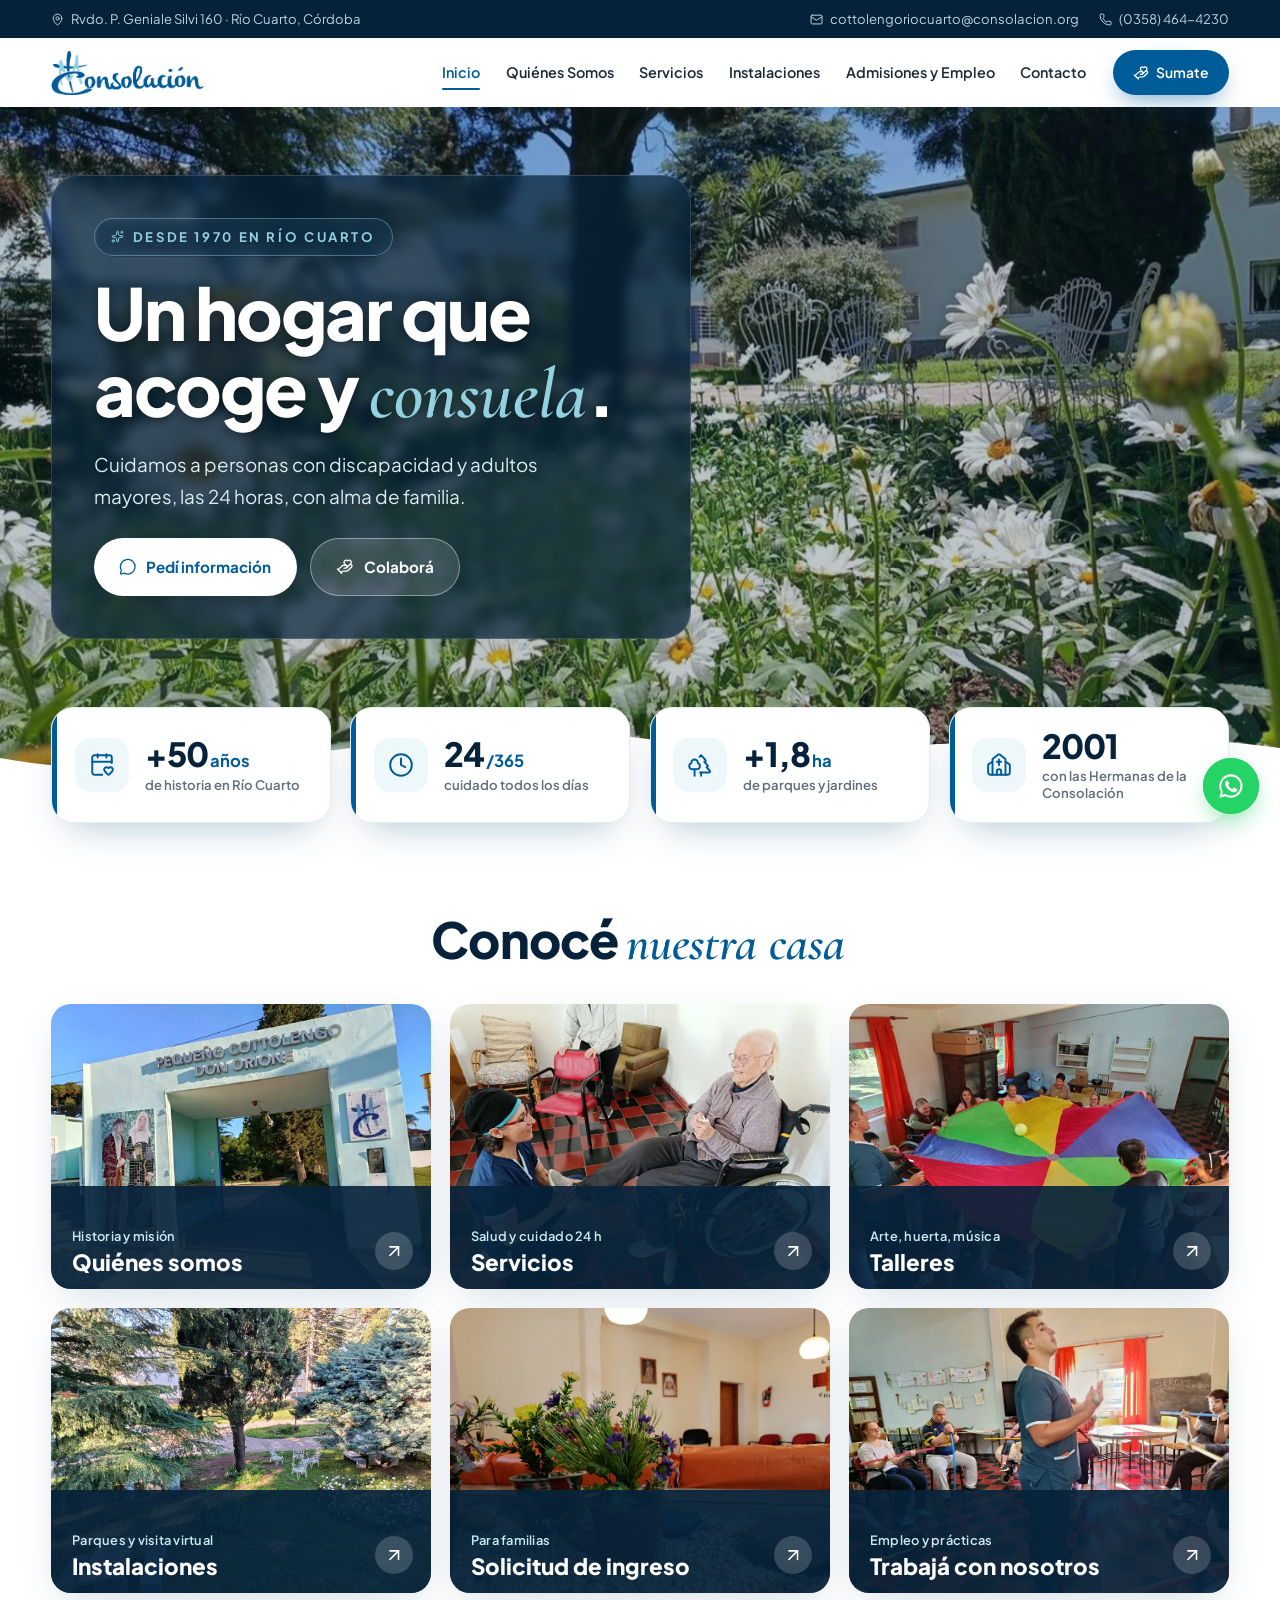
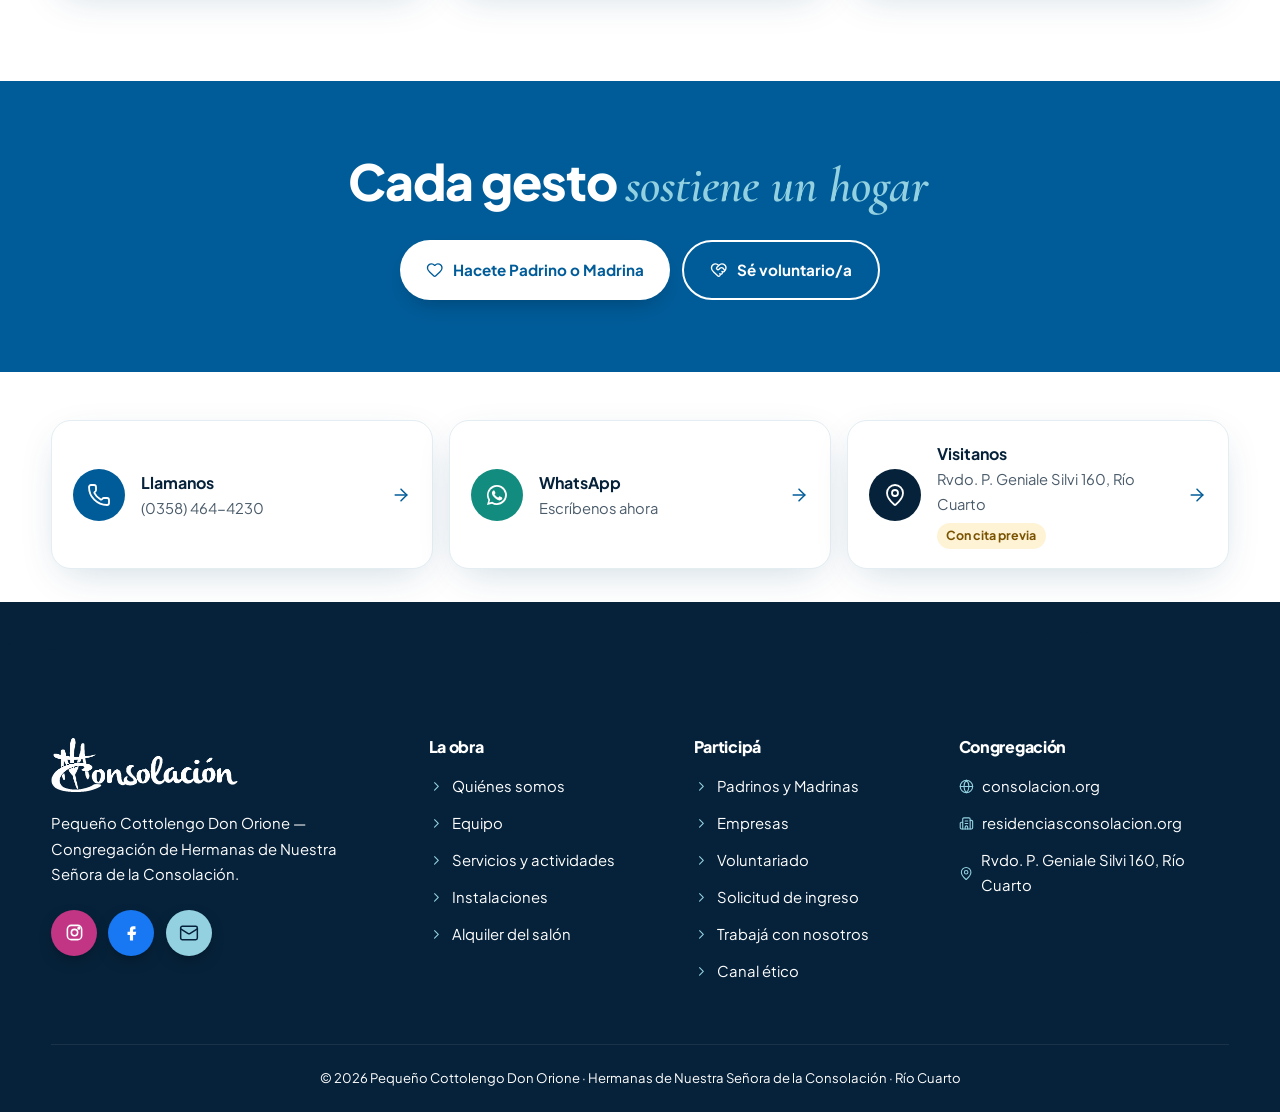
==== commit bbc66b91: "Datos de contacto corregidos, mapa exacto y aviso de visitas con cita previa Co-Authored-By: Claude " ====
--- a/index.html
+++ b/index.html
@@ -20,10 +20,10 @@
 <!-- ================= BARRA SUPERIOR ================= -->
 <div class="topbar">
   <div class="c">
-    <span class="izq"><i data-lucide="map-pin"></i> Padre Silvi 160 · Río Cuarto, Córdoba</span>
+    <span class="izq"><i data-lucide="map-pin"></i> Rvdo. P. Geniale Silvi 160 · Río Cuarto, Córdoba</span>
     <div class="der">
       <a href="mailto:cottolengoriocuarto@consolacion.org"><i data-lucide="mail"></i> cottolengoriocuarto@consolacion.org</a>
-      <a href="tel:+549358XXXXXXX"><i data-lucide="phone"></i> +54 9 358 XXXXXXX</a>
+      <a href="tel:+543584644230"><i data-lucide="phone"></i> (0358) 464-4230</a>
     </div>
   </div>
 </div>
@@ -107,9 +107,9 @@
 <!-- ================= CONTACTO RÁPIDO ================= -->
 <section class="rapido" aria-label="Contacto rápido">
   <ul class="c rapido-g">
-    <li><a href="tel:+549358XXXXXXX" class="accion tel"><span class="ic" aria-hidden="true"><i data-lucide="phone"></i></span><span class="tx"><strong>Llamanos</strong><span>+54 9 358 XXXXXXX</span></span><i data-lucide="arrow-right" class="fl" aria-hidden="true"></i></a></li>
+    <li><a href="tel:+543584644230" class="accion tel"><span class="ic" aria-hidden="true"><i data-lucide="phone"></i></span><span class="tx"><strong>Llamanos</strong><span>(0358) 464-4230</span></span><i data-lucide="arrow-right" class="fl" aria-hidden="true"></i></a></li>
     <li><a href="https://wa.me/549358XXXXXXX" target="_blank" rel="noopener" class="accion wa"><span class="ic" aria-hidden="true"><svg viewBox="0 0 24 24" fill="currentColor" focusable="false"><path d="M12 2a10 10 0 0 0-8.6 15.1L2 22l5-1.3A10 10 0 1 0 12 2zm0 18.2c-1.6 0-3.1-.4-4.4-1.2l-.3-.2-3 .8.8-2.9-.2-.3A8.2 8.2 0 1 1 12 20.2zm4.5-6.1c-.2-.1-1.5-.7-1.7-.8-.2-.1-.4-.1-.6.1l-.8 1c-.1.2-.3.2-.5.1a6.7 6.7 0 0 1-3.3-2.9c-.3-.4.3-.4.8-1.4.1-.2 0-.3 0-.4l-.8-1.8c-.2-.5-.4-.4-.6-.4h-.5c-.2 0-.4.1-.7.3-.2.3-.9.9-.9 2.2s.9 2.5 1 2.7c.1.2 1.8 2.8 4.4 3.9 1.6.7 2.3.8 3.1.6.5-.1 1.5-.6 1.7-1.2.2-.6.2-1.1.2-1.2-.1-.1-.3-.2-.5-.3z"/></svg></span><span class="tx"><strong>WhatsApp</strong><span>Escríbenos ahora<span class="sr"> (se abre en una ventana nueva)</span></span></span><i data-lucide="arrow-right" class="fl" aria-hidden="true"></i></a></li>
-    <li><a href="contacto.html" class="accion mapa-ac"><span class="ic" aria-hidden="true"><i data-lucide="map-pin"></i></span><span class="tx"><strong>Visitanos</strong><span>Padre Silvi 160, Río Cuarto</span></span><i data-lucide="arrow-right" class="fl" aria-hidden="true"></i></a></li>
+    <li><a href="contacto.html" class="accion mapa-ac"><span class="ic" aria-hidden="true"><i data-lucide="map-pin"></i></span><span class="tx"><strong>Visitanos</strong><span>Rvdo. P. Geniale Silvi 160, Río Cuarto</span><span class="cita">Con cita previa</span></span><i data-lucide="arrow-right" class="fl" aria-hidden="true"></i></a></li>
   </ul>
 </section>
 
@@ -138,7 +138,7 @@
     </div>
     <div>
       <h4>Congregación</h4>
-      <ul><li><a href="https://www.consolacion.org/" target="_blank" rel="noopener"><i data-lucide="globe"></i>consolacion.org</a></li><li><a href="https://www.residenciasconsolacion.org/" target="_blank" rel="noopener"><i data-lucide="building-2"></i>residenciasconsolacion.org</a></li><li><a href="contacto.html"><i data-lucide="map-pin"></i>Padre Silvi 160, Río Cuarto</a></li></ul>
+      <ul><li><a href="https://www.consolacion.org/" target="_blank" rel="noopener"><i data-lucide="globe"></i>consolacion.org</a></li><li><a href="https://www.residenciasconsolacion.org/" target="_blank" rel="noopener"><i data-lucide="building-2"></i>residenciasconsolacion.org</a></li><li><a href="contacto.html"><i data-lucide="map-pin"></i>Rvdo. P. Geniale Silvi 160, Río Cuarto</a></li></ul>
     </div>
   </div>
   <div class="c pie-final">© <span id="anio"></span> Pequeño Cottolengo Don Orione · Hermanas de Nuestra Señora de la Consolación · Río Cuarto</div>
--- a/css/estilos.css
+++ b/css/estilos.css
@@ -615,3 +615,8 @@
 .cab-pag.con-foto .ola{z-index:1}
 @keyframes kenburns-pag{to{transform:scale(1)}}
 @media (prefers-reduced-motion:reduce){.cab-pag .fondo-pag{transform:none}}
+.cab-pag h1.titulo-xl{font-size:clamp(3.2rem,9vw,6.2rem);line-height:1}
+.dato .cita,.accion .tx > .cita{display:inline-flex;align-items:center;gap:.35rem;margin-top:.35rem;padding:.15rem .6rem;border-radius:20px;background:#FFF3D6;color:#7A5300;font-size:.78rem;font-weight:700}
+.dato .cita [data-lucide]{width:14px;height:14px}
+.accion .tx > .cita{display:inline-block}
+.dato .cita{display:flex;width:max-content;max-width:100%}
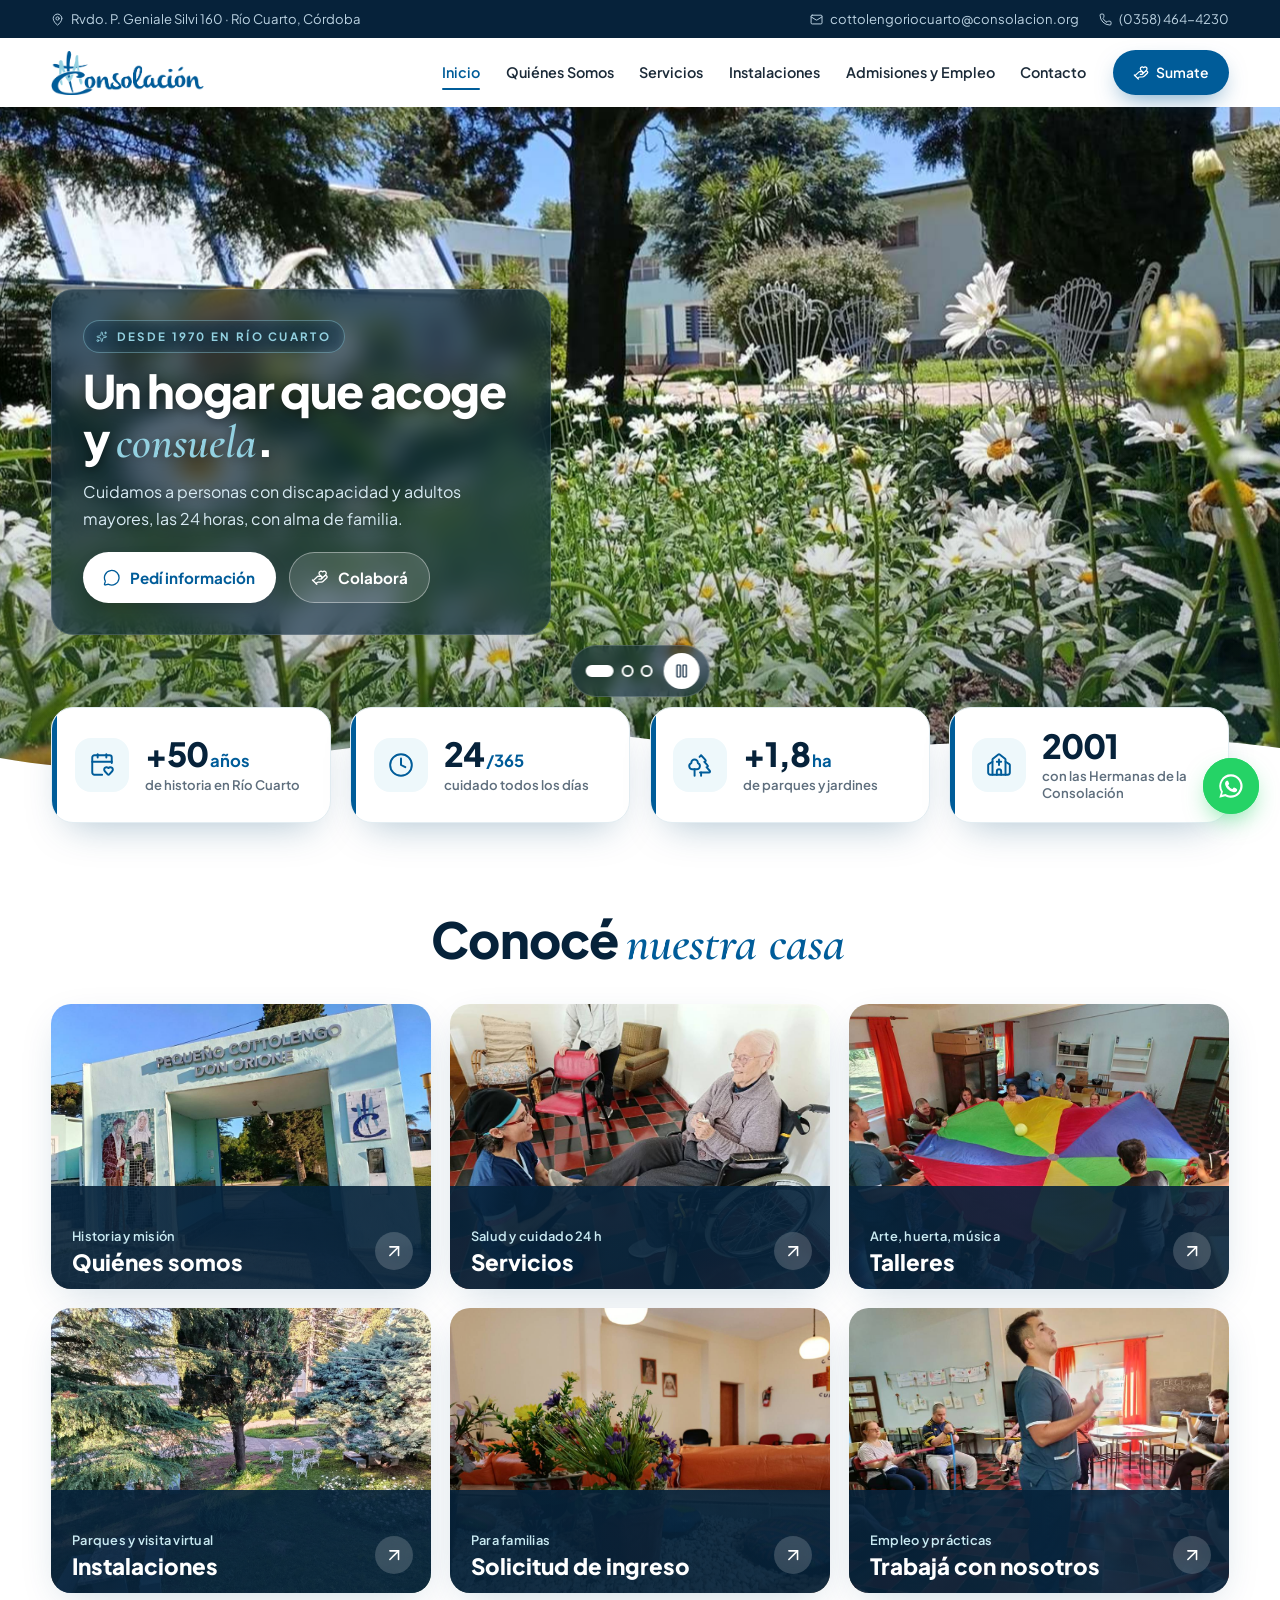
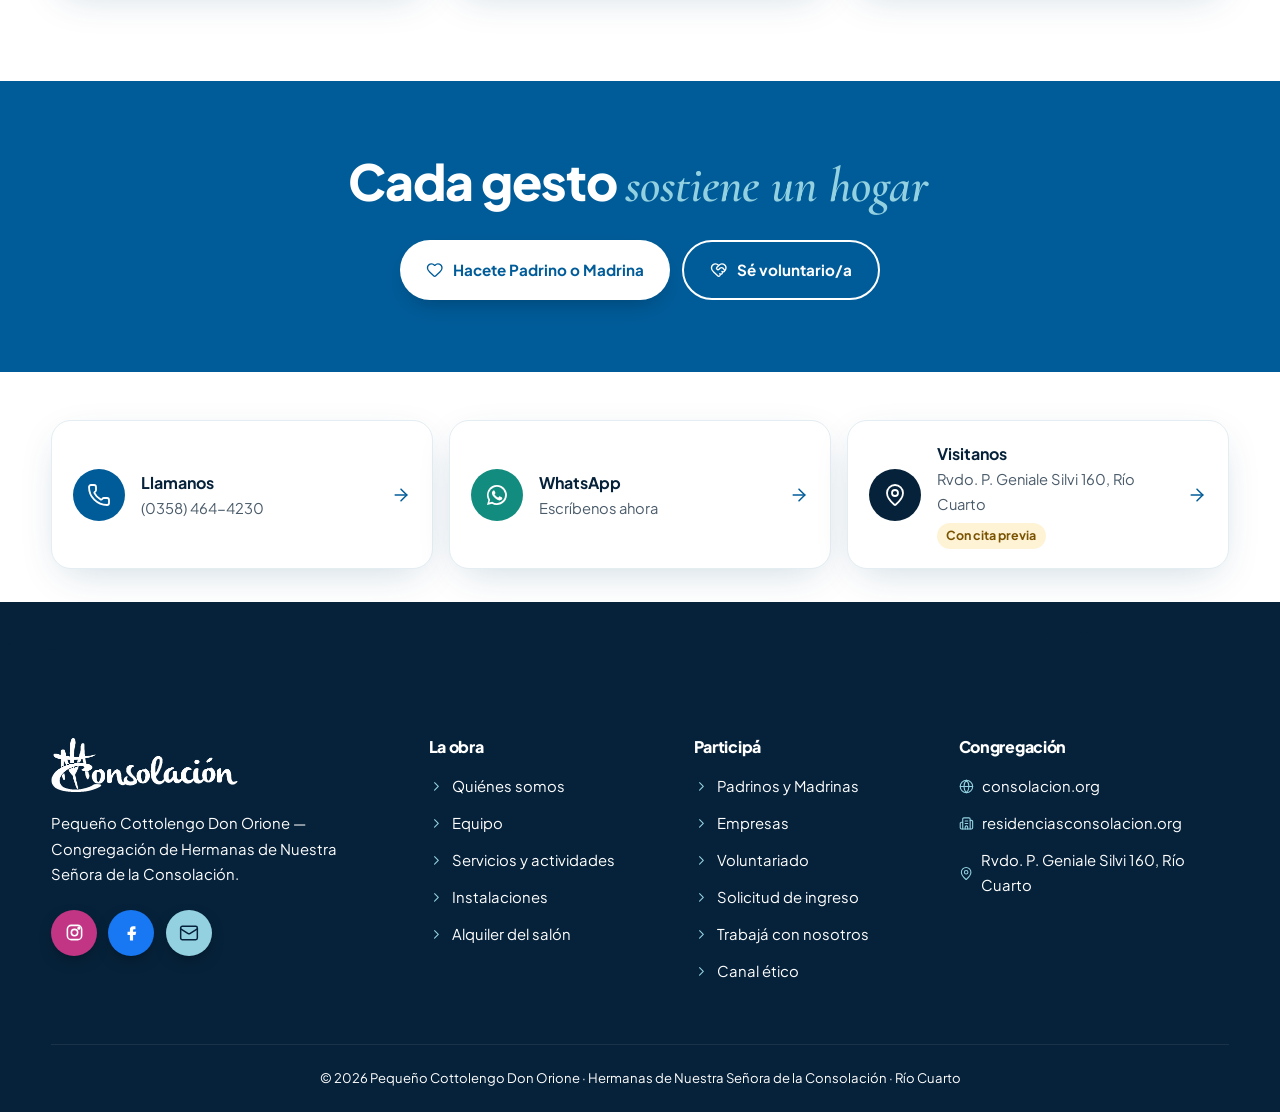
==== commit bbd637e4: "Portada: carrusel de 3 fotos y bloque de texto más ligero Co-Authored-By: Claude Opus 5.5 <noreply@a" ====
--- a/index.html
+++ b/index.html
@@ -53,8 +53,20 @@
 
 <!-- ================= BIENVENIDA ================= -->
 <section class="banner unico" id="inicio" aria-labelledby="titulo-inicio">
+  <div class="hero-fondos" id="heroFondos">
+    <div class="fondo ver" style="background-image:url(img/foto-jardin-margaritas.jpg)" role="img" aria-label="Jardín con margaritas frente a los pabellones del hogar"></div>
+    <div class="fondo" style="background-image:url(img/hero-taller.jpg)" role="img" aria-label="Residentes y cuidadores jugando con un paracaídas de colores"></div>
+    <div class="fondo" style="background-image:url(img/hero-capilla.jpg)" role="img" aria-label="Capilla del hogar con su torre blanca y la cruz"></div>
+  </div>
+  <div class="hero-ctrl">
+    <div class="hero-puntos" role="group" aria-label="Elegir foto de portada">
+      <button type="button" class="hp activo" aria-label="Foto 1 de 3: jardín" aria-current="true"></button>
+      <button type="button" class="hp" aria-label="Foto 2 de 3: taller"></button>
+      <button type="button" class="hp" aria-label="Foto 3 de 3: capilla"></button>
+    </div>
+    <button type="button" class="hp-pausa" aria-label="Pausar el pase de fotos"><span class="i-pausa"><i data-lucide="pause" aria-hidden="true"></i></span><span class="i-play"><i data-lucide="play" aria-hidden="true"></i></span></button>
+  </div>
   <div class="slide activo">
-    <div class="fondo foto" style="background-image:url(img/foto-jardin-margaritas.jpg)" role="img" aria-label="Jardín con margaritas frente a los pabellones del hogar"></div>
     <div class="c"><div class="texto-hero">
       <span class="etq anim"><i data-lucide="sparkles" aria-hidden="true"></i> Desde 1970 en Río Cuarto</span>
       <h1 class="anim" id="titulo-inicio">Un hogar que acoge y <em>consuela</em>.</h1>
@@ -123,8 +135,8 @@
       <img src="img/logo.png" alt="Consolación" class="pie-logo">
       <p>Pequeño Cottolengo Don Orione — Congregación de Hermanas de Nuestra Señora de la Consolación.</p>
       <div class="redes">
-        <a href="https://www.instagram.com/cottolengoriocuarto" target="_blank" rel="noopener" aria-label="Instagram"><svg viewBox="0 0 24 24" fill="none" stroke="currentColor" stroke-width="2"><rect x="3" y="3" width="18" height="18" rx="5"/><circle cx="12" cy="12" r="4"/><circle cx="17.5" cy="6.5" r="1" fill="currentColor"/></svg></a>
-        <a href="https://www.facebook.com/" target="_blank" rel="noopener" aria-label="Facebook"><svg viewBox="0 0 24 24" fill="currentColor"><path d="M14 8h3V4h-3c-2.8 0-4 1.8-4 4.5V11H7v4h3v7h4v-7h3l1-4h-4V8.8c0-.5.3-.8 1-.8z"/></svg></a>
+        <a href="https://www.instagram.com/cottolengorioiv/" target="_blank" rel="noopener" aria-label="Instagram"><svg viewBox="0 0 24 24" fill="none" stroke="currentColor" stroke-width="2"><rect x="3" y="3" width="18" height="18" rx="5"/><circle cx="12" cy="12" r="4"/><circle cx="17.5" cy="6.5" r="1" fill="currentColor"/></svg></a>
+        <a href="https://www.facebook.com/profile.php?id=61578328392218" target="_blank" rel="noopener" aria-label="Facebook"><svg viewBox="0 0 24 24" fill="currentColor"><path d="M14 8h3V4h-3c-2.8 0-4 1.8-4 4.5V11H7v4h3v7h4v-7h3l1-4h-4V8.8c0-.5.3-.8 1-.8z"/></svg></a>
         <a href="mailto:cottolengoriocuarto@consolacion.org" aria-label="Correo"><i data-lucide="mail"></i></a>
       </div>
     </div>
--- a/css/estilos.css
+++ b/css/estilos.css
@@ -620,3 +620,41 @@
 .dato .cita [data-lucide]{width:14px;height:14px}
 .accion .tx > .cita{display:inline-block}
 .dato .cita{display:flex;width:max-content;max-width:100%}
+
+/* ---------- Carrusel de portada (fotos de fondo) ---------- */
+.hero-fondos{position:absolute;inset:0;z-index:0;overflow:hidden}
+.hero-fondos::after{content:"";position:absolute;inset:0;background:rgba(6,34,58,.28)}
+.hero-fondos .fondo{position:absolute;inset:0;background-size:cover;background-position:center 60%;opacity:0;transform:scale(1.12);transition:opacity 1.4s ease}
+.hero-fondos .fondo.ver{opacity:1;animation:kenburns 9s ease-out forwards}
+.banner.unico .slide::after{display:none}
+.banner.unico .slide{z-index:1}
+.hero-ctrl{position:absolute;z-index:5;left:50%;transform:translateX(-50%);bottom:5.6rem;display:flex;align-items:center;gap:.7rem;background:rgba(6,34,58,.55);backdrop-filter:blur(6px);-webkit-backdrop-filter:blur(6px);padding:.45rem .55rem .45rem .9rem;border-radius:40px;border:1px solid rgba(255,255,255,.18)}
+.hero-puntos{display:flex;gap:.45rem}
+.hp{width:12px;height:12px;border-radius:50%;border:2px solid #fff;background:transparent;cursor:pointer;padding:0;transition:width .3s,background .3s}
+.hp.activo{background:#fff;width:28px;border-radius:8px}
+.hp-pausa{width:36px;height:36px;border-radius:50%;border:0;background:#fff;color:var(--noche);display:grid;place-items:center;cursor:pointer}
+.hp-pausa svg{width:16px;height:16px}
+.hp-pausa .i-play,.hero-ctrl.parado .hp-pausa .i-pausa{display:none}
+.hero-ctrl.parado .hp-pausa .i-play{display:grid}
+.hp-pausa span{display:grid}
+.hero-ctrl :focus-visible{outline:3px solid #fff;outline-offset:3px}
+@media (max-width:600px){.hero-ctrl{bottom:4.4rem}}
+@media (prefers-reduced-motion:reduce){.hero-fondos .fondo{transition:none;transform:none}.hero-fondos .fondo.ver{animation:none}}
+
+/* Portada: bloque de texto más ligero y compacto para que se vean las fotos */
+.hero-fondos::after{background:linear-gradient(0deg,rgba(6,34,58,.35),rgba(6,34,58,0) 55%)}
+.banner.unico .slide .c{justify-content:flex-end;padding-bottom:9.5rem}
+.texto-hero{max-width:500px;background:rgba(6,34,58,.62);backdrop-filter:blur(12px) saturate(1.2);-webkit-backdrop-filter:blur(12px) saturate(1.2);border-radius:22px;padding:clamp(1.2rem,2.6vw,1.9rem)}
+.banner.unico h1{font-size:clamp(1.9rem,3.6vw,3rem)}
+.texto-hero .etq{font-size:.72rem;margin-bottom:.8rem;padding:.35rem .8rem}
+.texto-hero p{font-size:1rem;margin:.7rem 0 1.2rem}
+.texto-hero .btn{padding:.75rem 1.3rem;font-size:.95rem}
+@media (max-width:600px){
+  .banner.unico{min-height:560px;padding:0}
+  .banner.unico .slide{position:absolute}
+  .banner.unico .slide .c{padding-bottom:8.6rem}
+  .texto-hero{padding:1.1rem 1.1rem 1.2rem}
+  .texto-hero p{font-size:.93rem}
+  .texto-hero .botones{gap:.5rem}
+  .texto-hero .btn{padding:.65rem 1rem;font-size:.9rem}
+}
